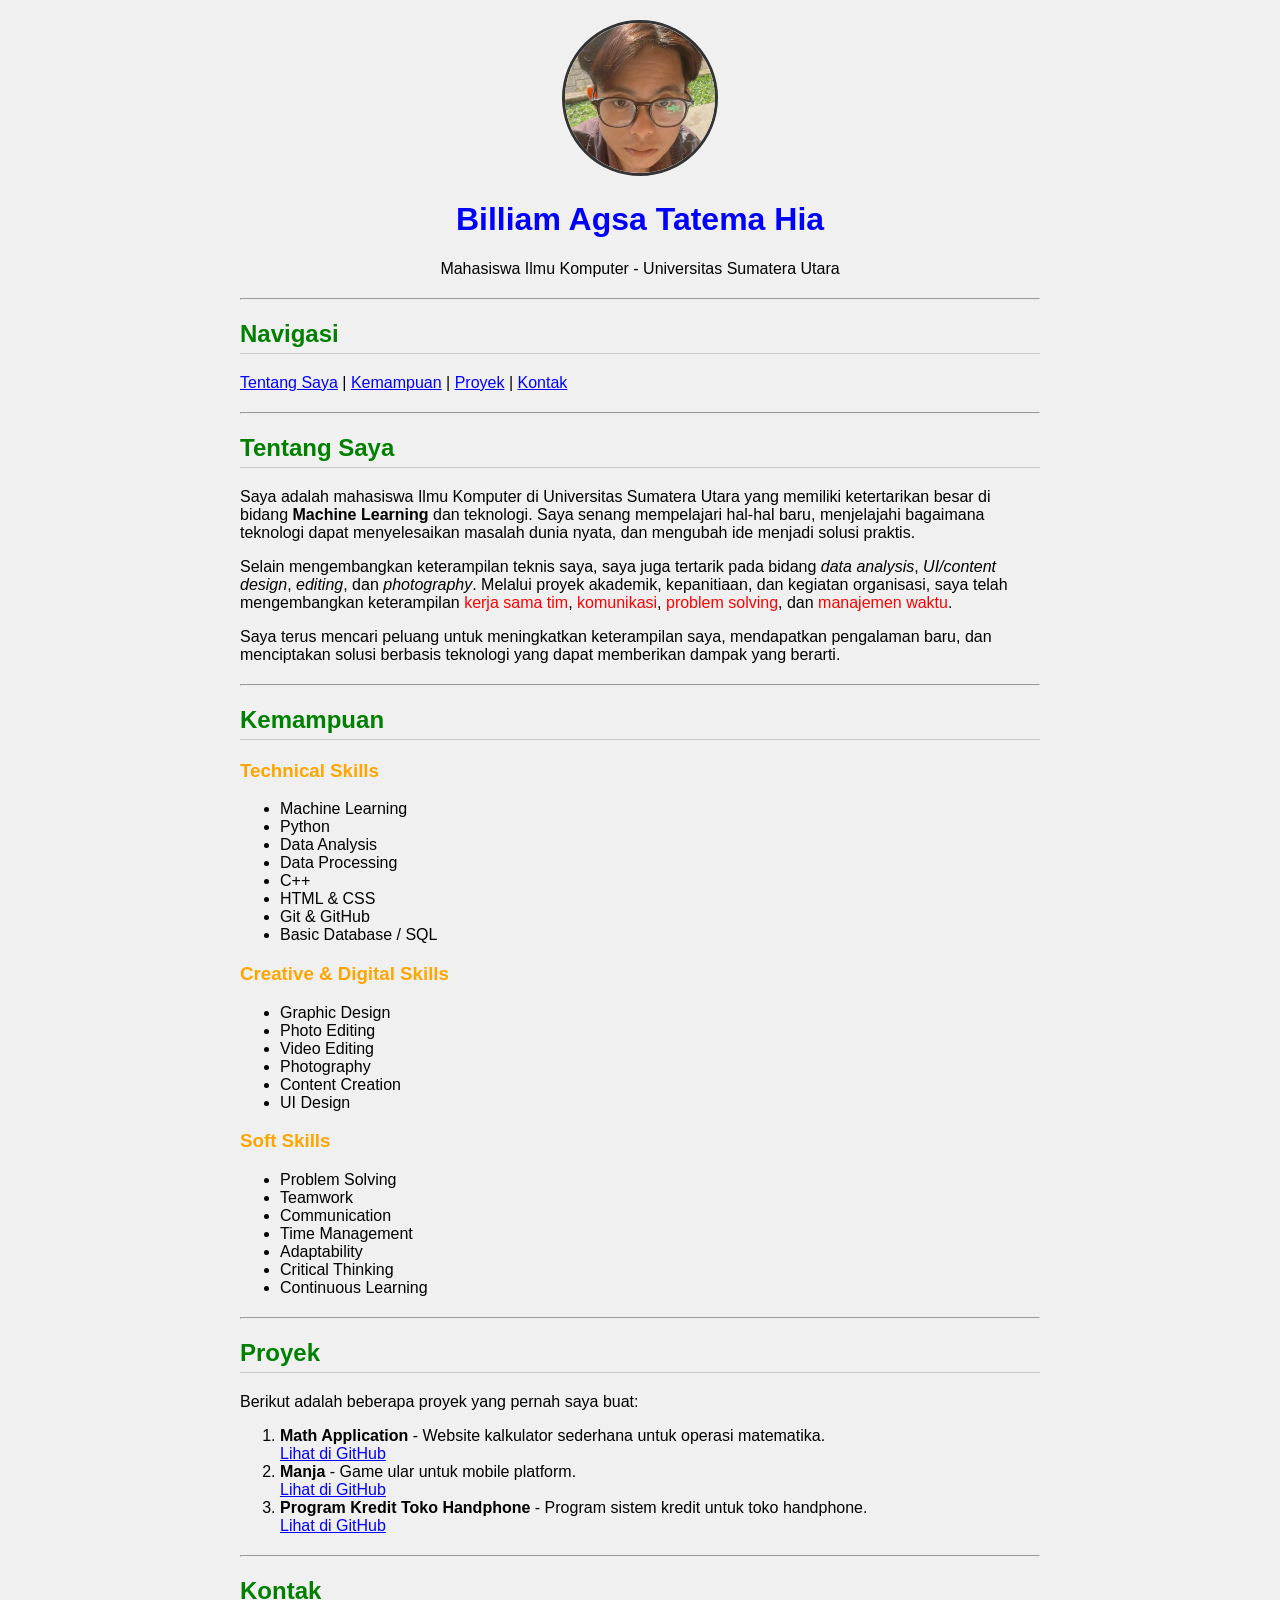
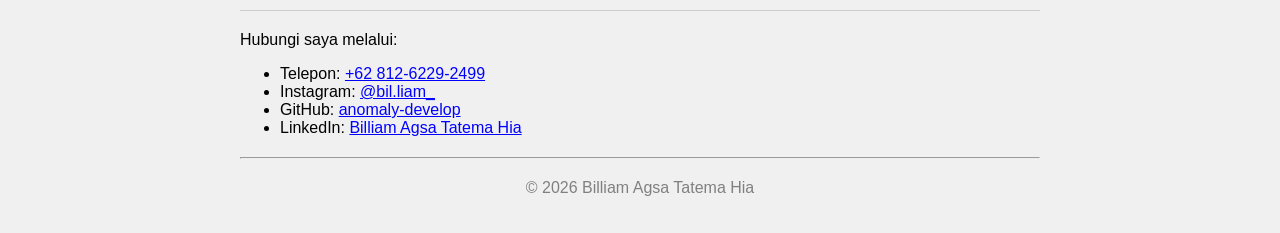
==== index.html @ ef269335 "Add files via upload" ====
<!DOCTYPE html>
<html>
<head>
    <title>Portfolio Billiam</title>
    <link rel="stylesheet" href="style.css">
</head>
<body>

    <div style="text-align: center;">
        <img src="foto-profil.jpg" alt="Foto Billiam" class="foto-profil">
    </div>

    <h1 style="color: blue; text-align: center;">Billiam Agsa Tatema Hia</h1>
    <p style="text-align: center;">Mahasiswa Ilmu Komputer - Universitas Sumatera Utara</p>

    <hr>

    <h2 style="color: green;">Navigasi</h2>
    <p>
        <a href="#tentang">Tentang Saya</a> |
        <a href="#kemampuan">Kemampuan</a> |
        <a href="#proyek">Proyek</a> |
        <a href="#kontak">Kontak</a>
    </p>

    <hr>

    <h2 id="tentang" style="color: green;">Tentang Saya</h2>
    <p>Saya adalah mahasiswa Ilmu Komputer di Universitas Sumatera Utara yang memiliki ketertarikan besar di bidang <b>Machine Learning</b> dan teknologi. Saya senang mempelajari hal-hal baru, menjelajahi bagaimana teknologi dapat menyelesaikan masalah dunia nyata, dan mengubah ide menjadi solusi praktis.</p>
    <p>Selain mengembangkan keterampilan teknis saya, saya juga tertarik pada bidang <i>data analysis</i>, <i>UI/content design</i>, <i>editing</i>, dan <i>photography</i>. Melalui proyek akademik, kepanitiaan, dan kegiatan organisasi, saya telah mengembangkan keterampilan <span style="color: red;">kerja sama tim</span>, <span style="color: red;">komunikasi</span>, <span style="color: red;">problem solving</span>, dan <span style="color: red;">manajemen waktu</span>.</p>
    <p>Saya terus mencari peluang untuk meningkatkan keterampilan saya, mendapatkan pengalaman baru, dan menciptakan solusi berbasis teknologi yang dapat memberikan dampak yang berarti.</p>

    <hr>

    <h2 id="kemampuan" style="color: green;">Kemampuan</h2>

    <h3 style="color: orange;">Technical Skills</h3>
    <ul>
        <li>Machine Learning</li>
        <li>Python</li>
        <li>Data Analysis</li>
        <li>Data Processing</li>
        <li>C++</li>
        <li>HTML &amp; CSS</li>
        <li>Git &amp; GitHub</li>
        <li>Basic Database / SQL</li>
    </ul>

    <h3 style="color: orange;">Creative &amp; Digital Skills</h3>
    <ul>
        <li>Graphic Design</li>
        <li>Photo Editing</li>
        <li>Video Editing</li>
        <li>Photography</li>
        <li>Content Creation</li>
        <li>UI Design</li>
    </ul>

    <h3 style="color: orange;">Soft Skills</h3>
    <ul>
        <li>Problem Solving</li>
        <li>Teamwork</li>
        <li>Communication</li>
        <li>Time Management</li>
        <li>Adaptability</li>
        <li>Critical Thinking</li>
        <li>Continuous Learning</li>
    </ul>

    <hr>

    <h2 id="proyek" style="color: green;">Proyek</h2>
    <p>Berikut adalah beberapa proyek yang pernah saya buat:</p>

    <ol>
        <li>
            <b>Math Application</b> - Website kalkulator sederhana untuk operasi matematika.<br>
            <a href="https://github.com/anomaly-develop/Math-application" target="_blank">Lihat di GitHub</a>
        </li>
        <li>
            <b>Manja</b> - Game ular untuk mobile platform.<br>
            <a href="https://github.com/ElleIkanLelet/manja" target="_blank">Lihat di GitHub</a>
        </li>
        <li>
            <b>Program Kredit Toko Handphone</b> - Program sistem kredit untuk toko handphone.<br>
            <a href="https://github.com/anomaly-develop/UTS_AP4_251401110_BilliamAgsaTatemaHia" target="_blank">Lihat di GitHub</a>
        </li>
    </ol>

    <hr>

    <h2 id="kontak" style="color: green;">Kontak</h2>
    <p>Hubungi saya melalui:</p>
    <ul>
        <li>Telepon: <a href="tel:+6281262292499">+62 812-6229-2499</a></li>
        <li>Instagram: <a href="https://www.instagram.com/bil.liam_?stkn=bGh5bjB5dHI2jM2" target="_blank">@bil.liam_</a></li>
        <li>GitHub: <a href="https://github.com/anomaly-develop" target="_blank">anomaly-develop</a></li>
        <li>LinkedIn: <a href="https://www.linkedin.com/in/billiam-agsa-tatema-hia-a08867329" target="_blank">Billiam Agsa Tatema Hia</a></li>
    </ul>

    <hr>

    <p style="text-align: center; color: gray;">&copy; 2026 Billiam Agsa Tatema Hia</p>

</body>
</html>
---- style.css ----
body {
    background-color: #f0f0f0;
    font-family: Arial, sans-serif;
    padding: 20px;
    max-width: 800px;
    margin: 0 auto;
}

a {
    color: blue;
}

a:hover {
    color: red;
}

h2 {
    border-bottom: 1px solid #ccc;
    padding-bottom: 5px;
}

hr {
    margin: 20px 0;
}

.foto-profil {
    width: 150px;
    height: 150px;
    border-radius: 50%;
    object-fit: cover;
    border: 3px solid #333;
}
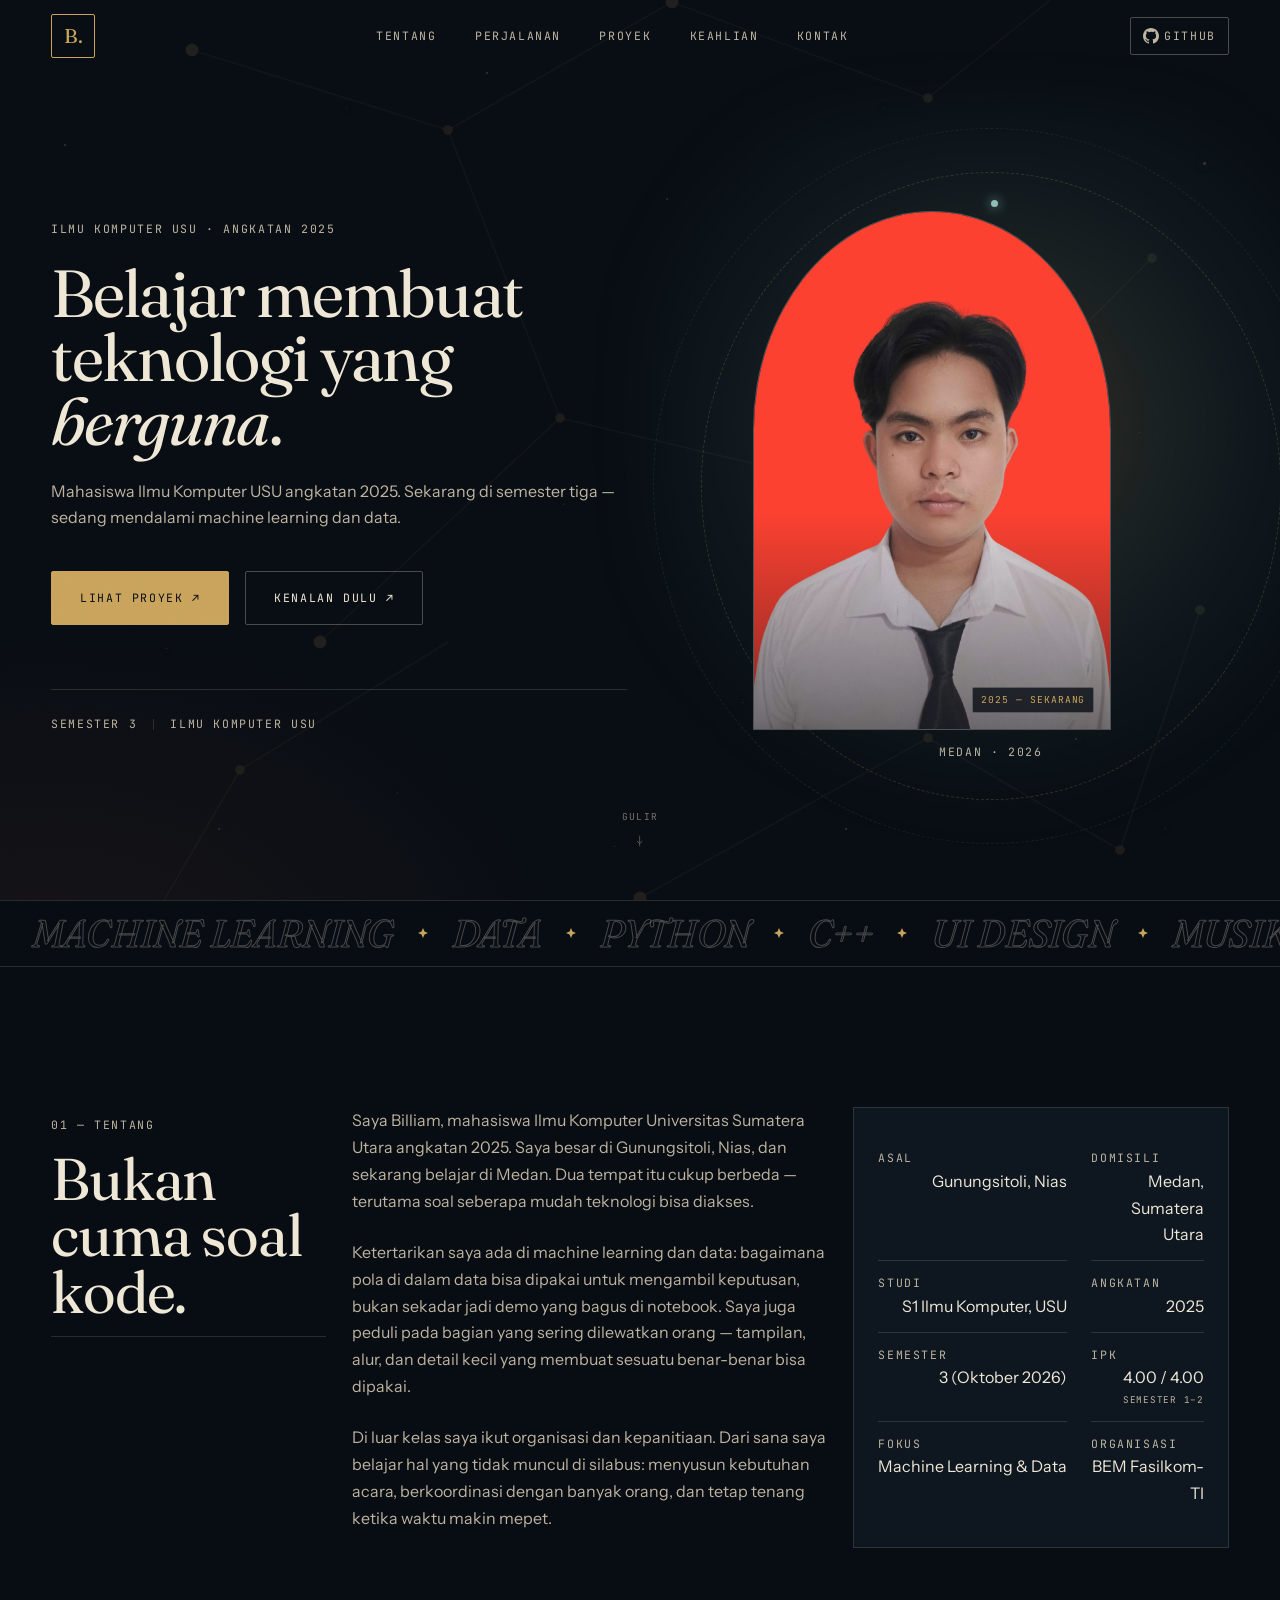
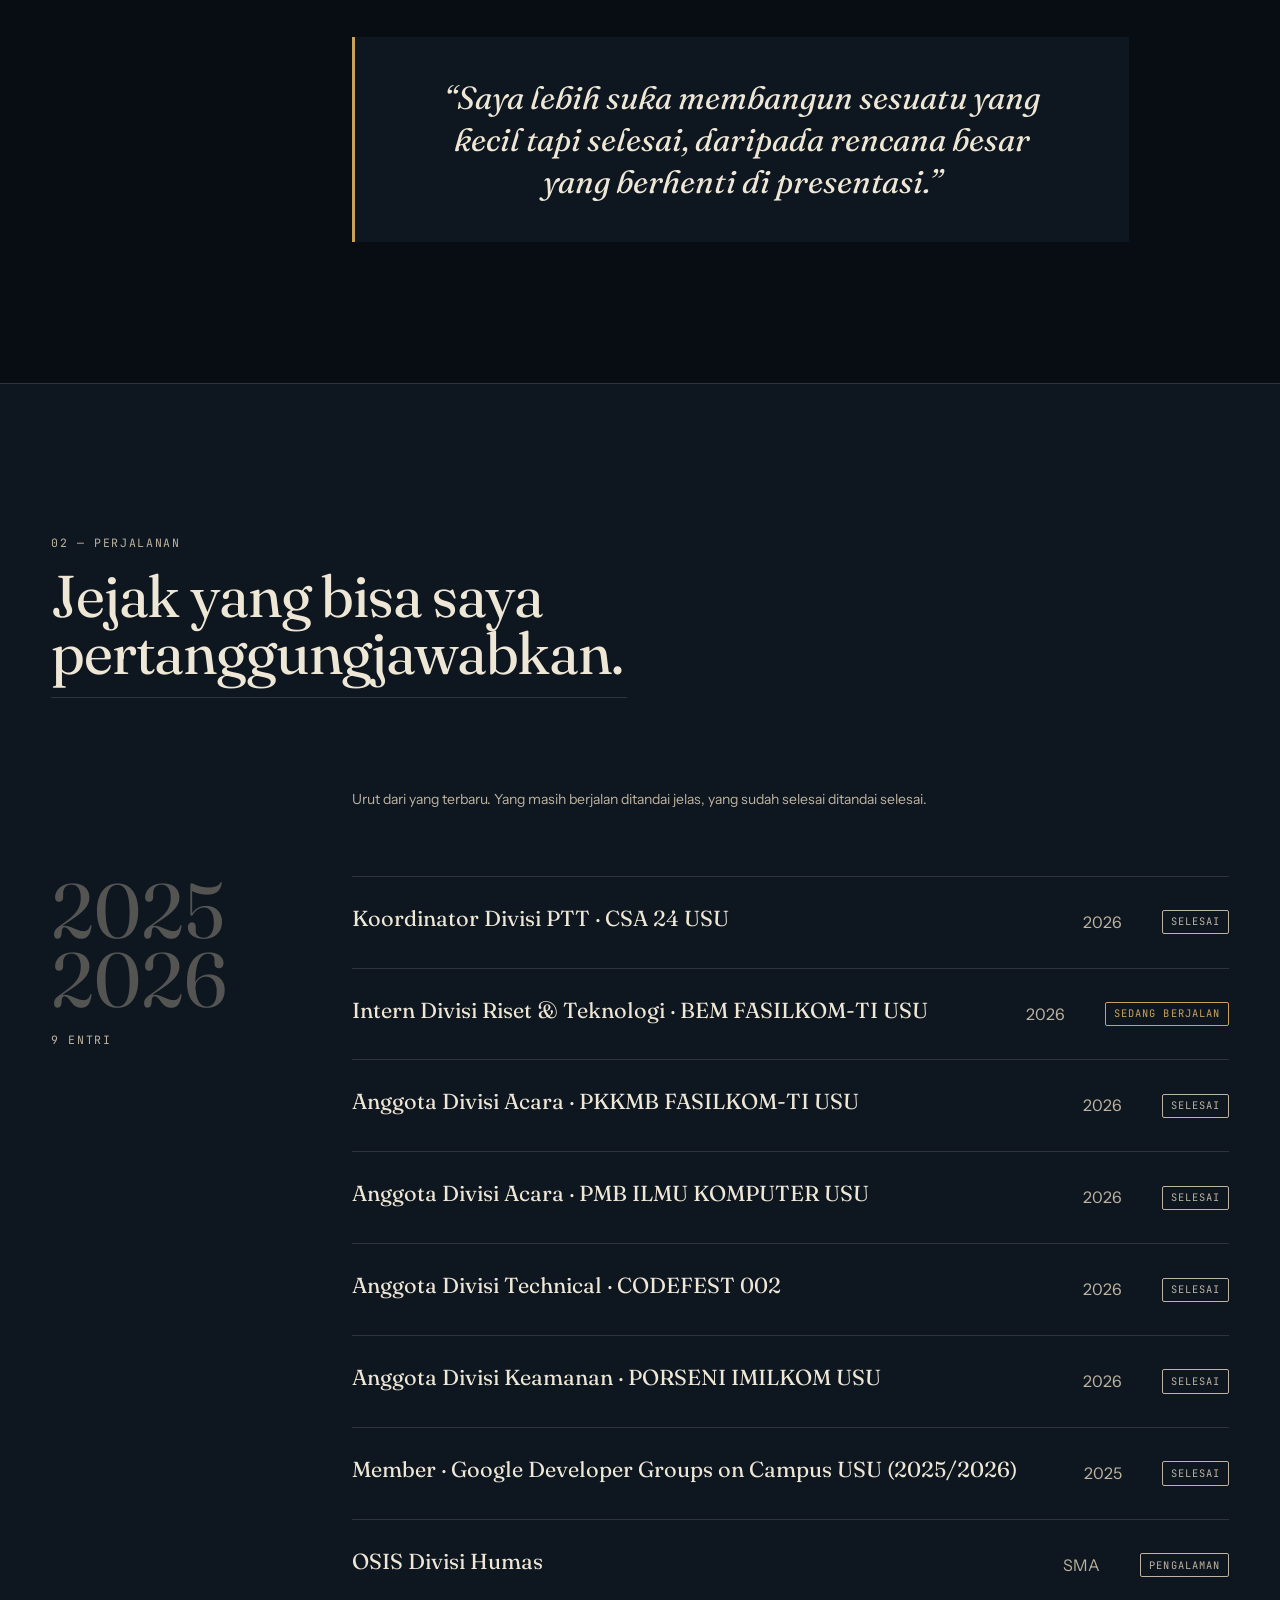
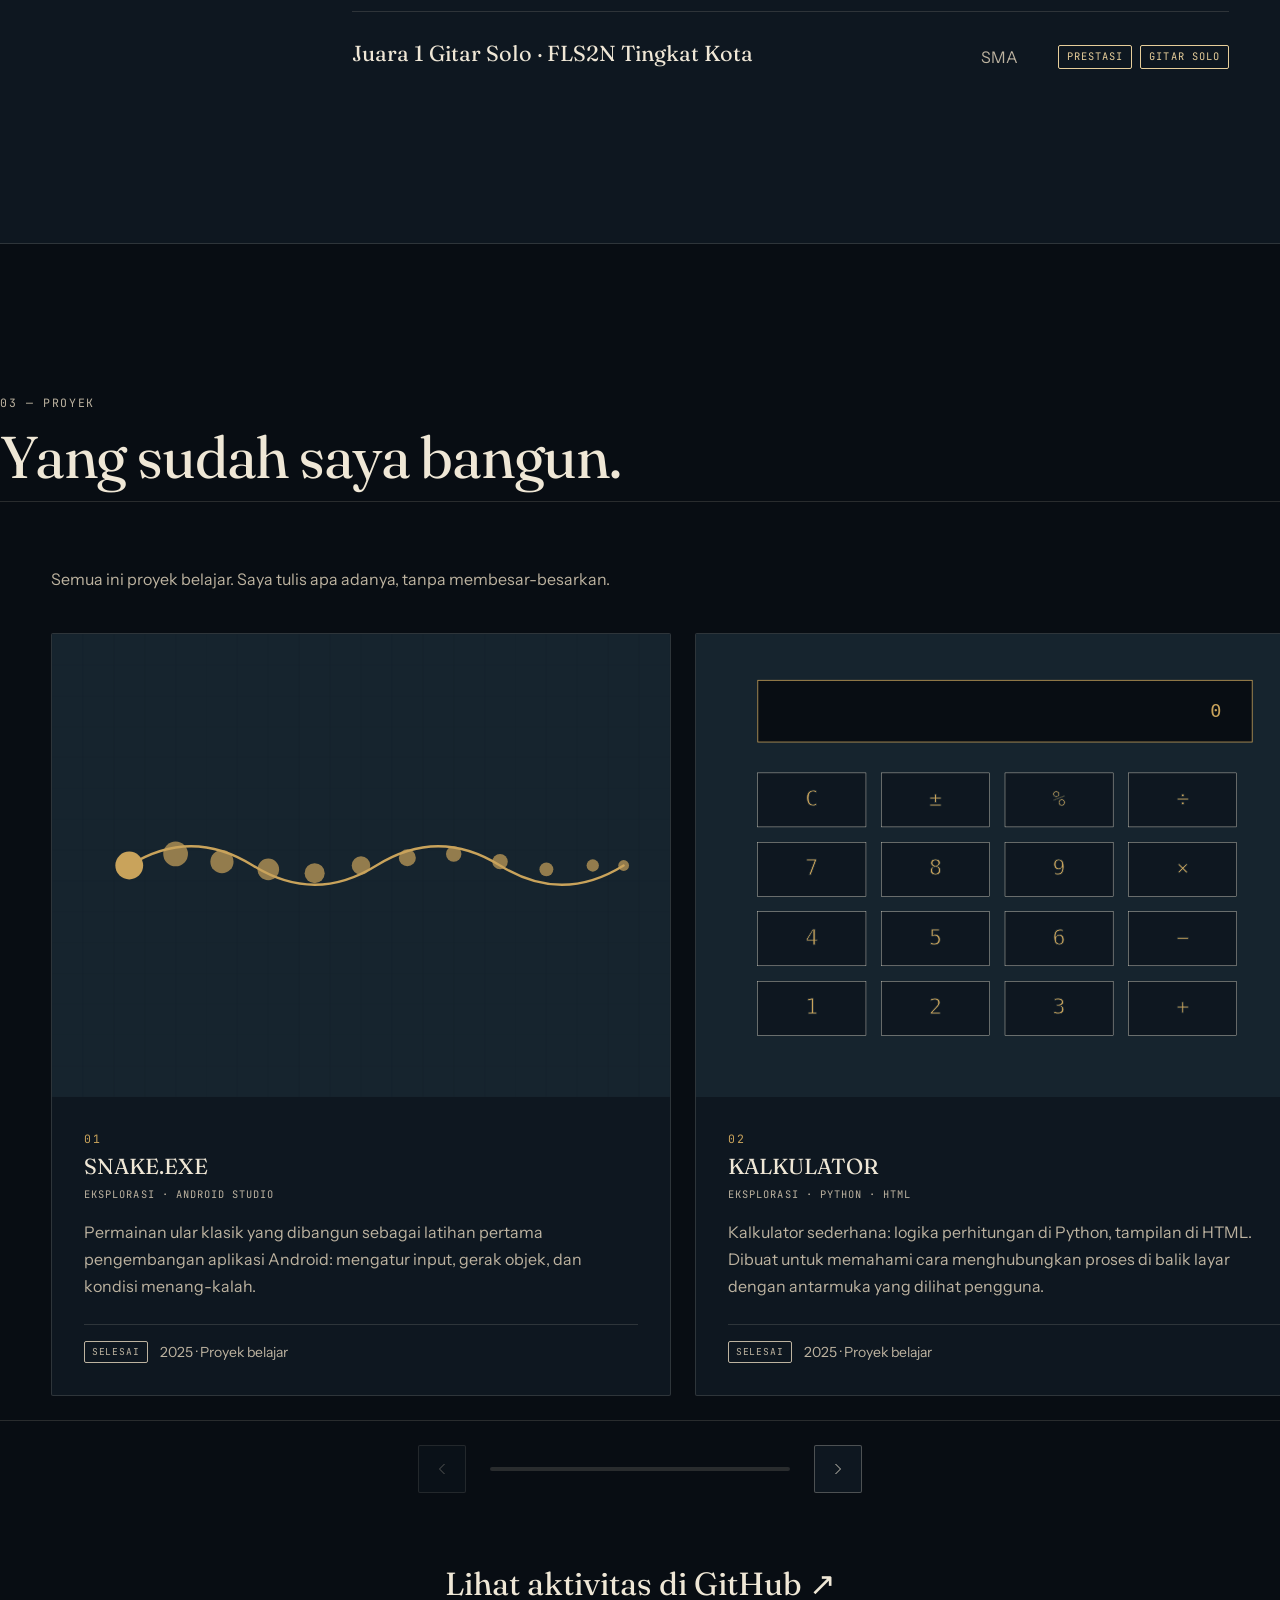
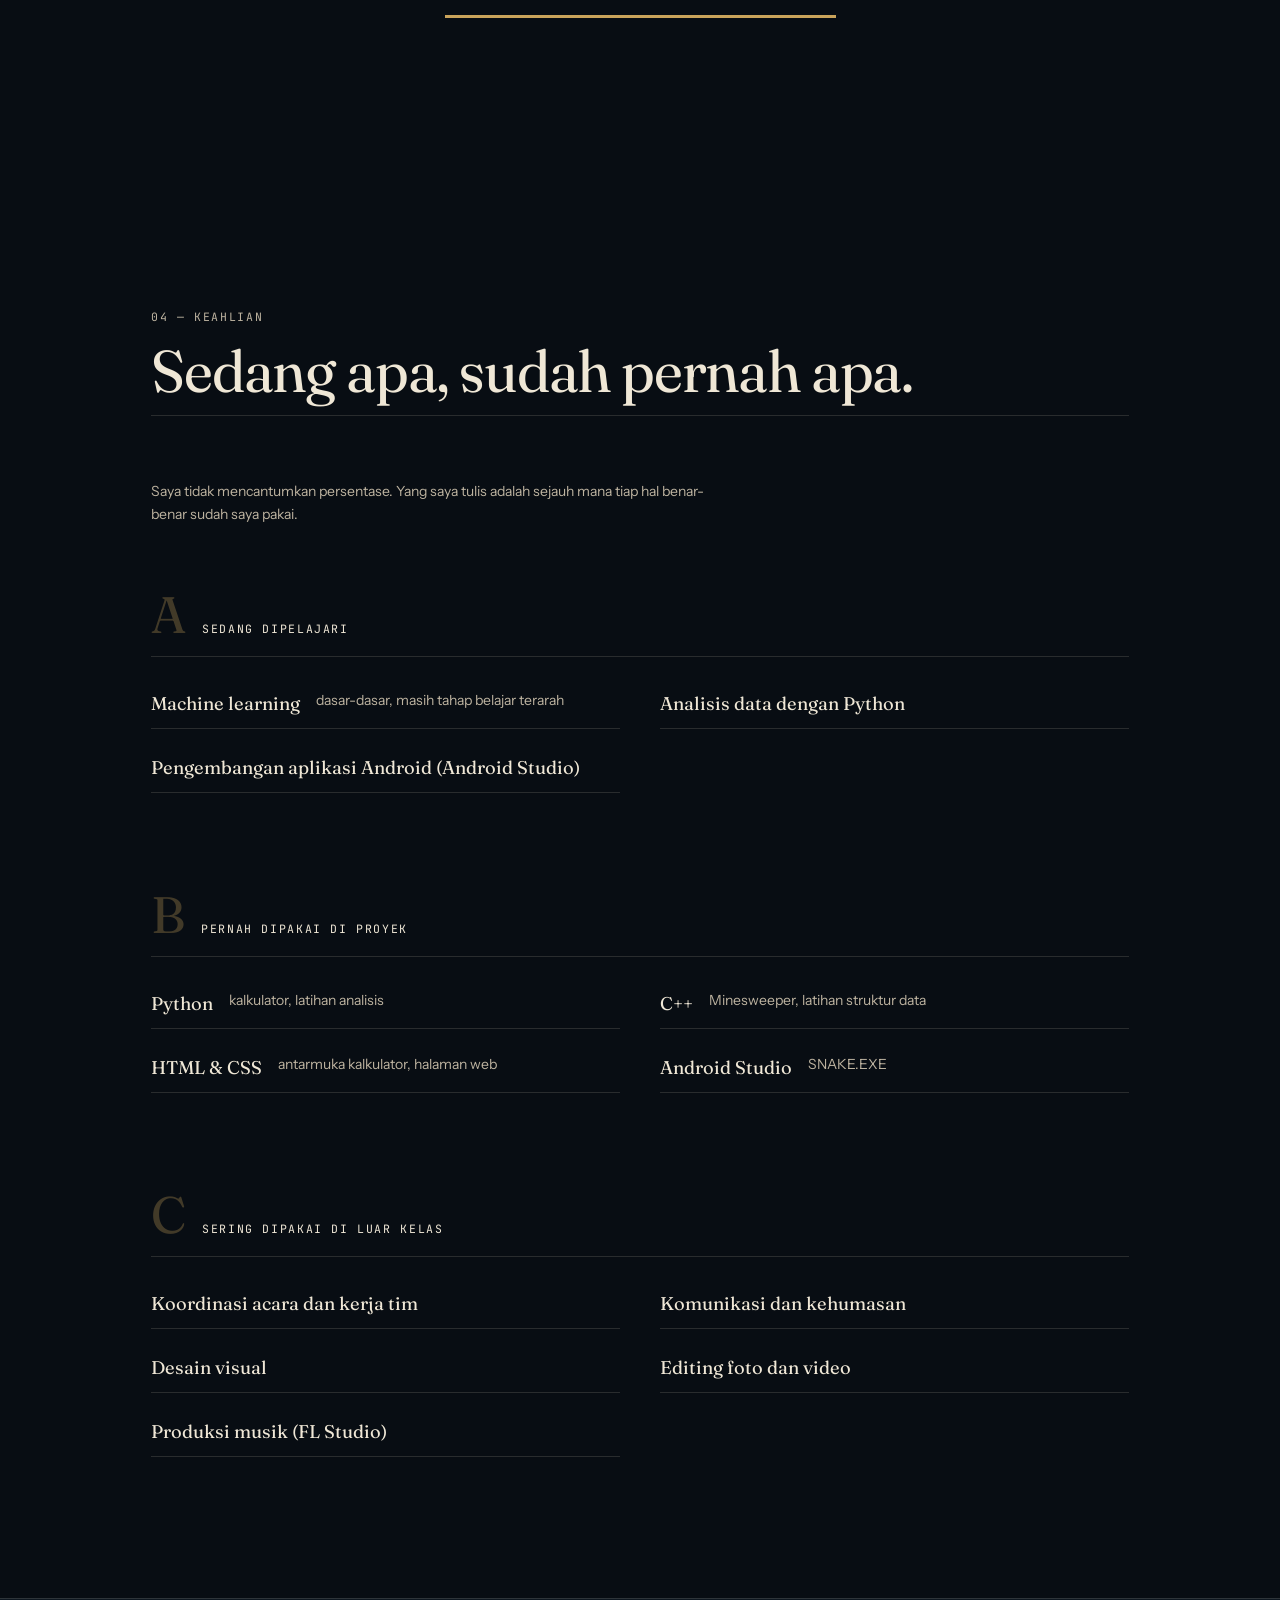
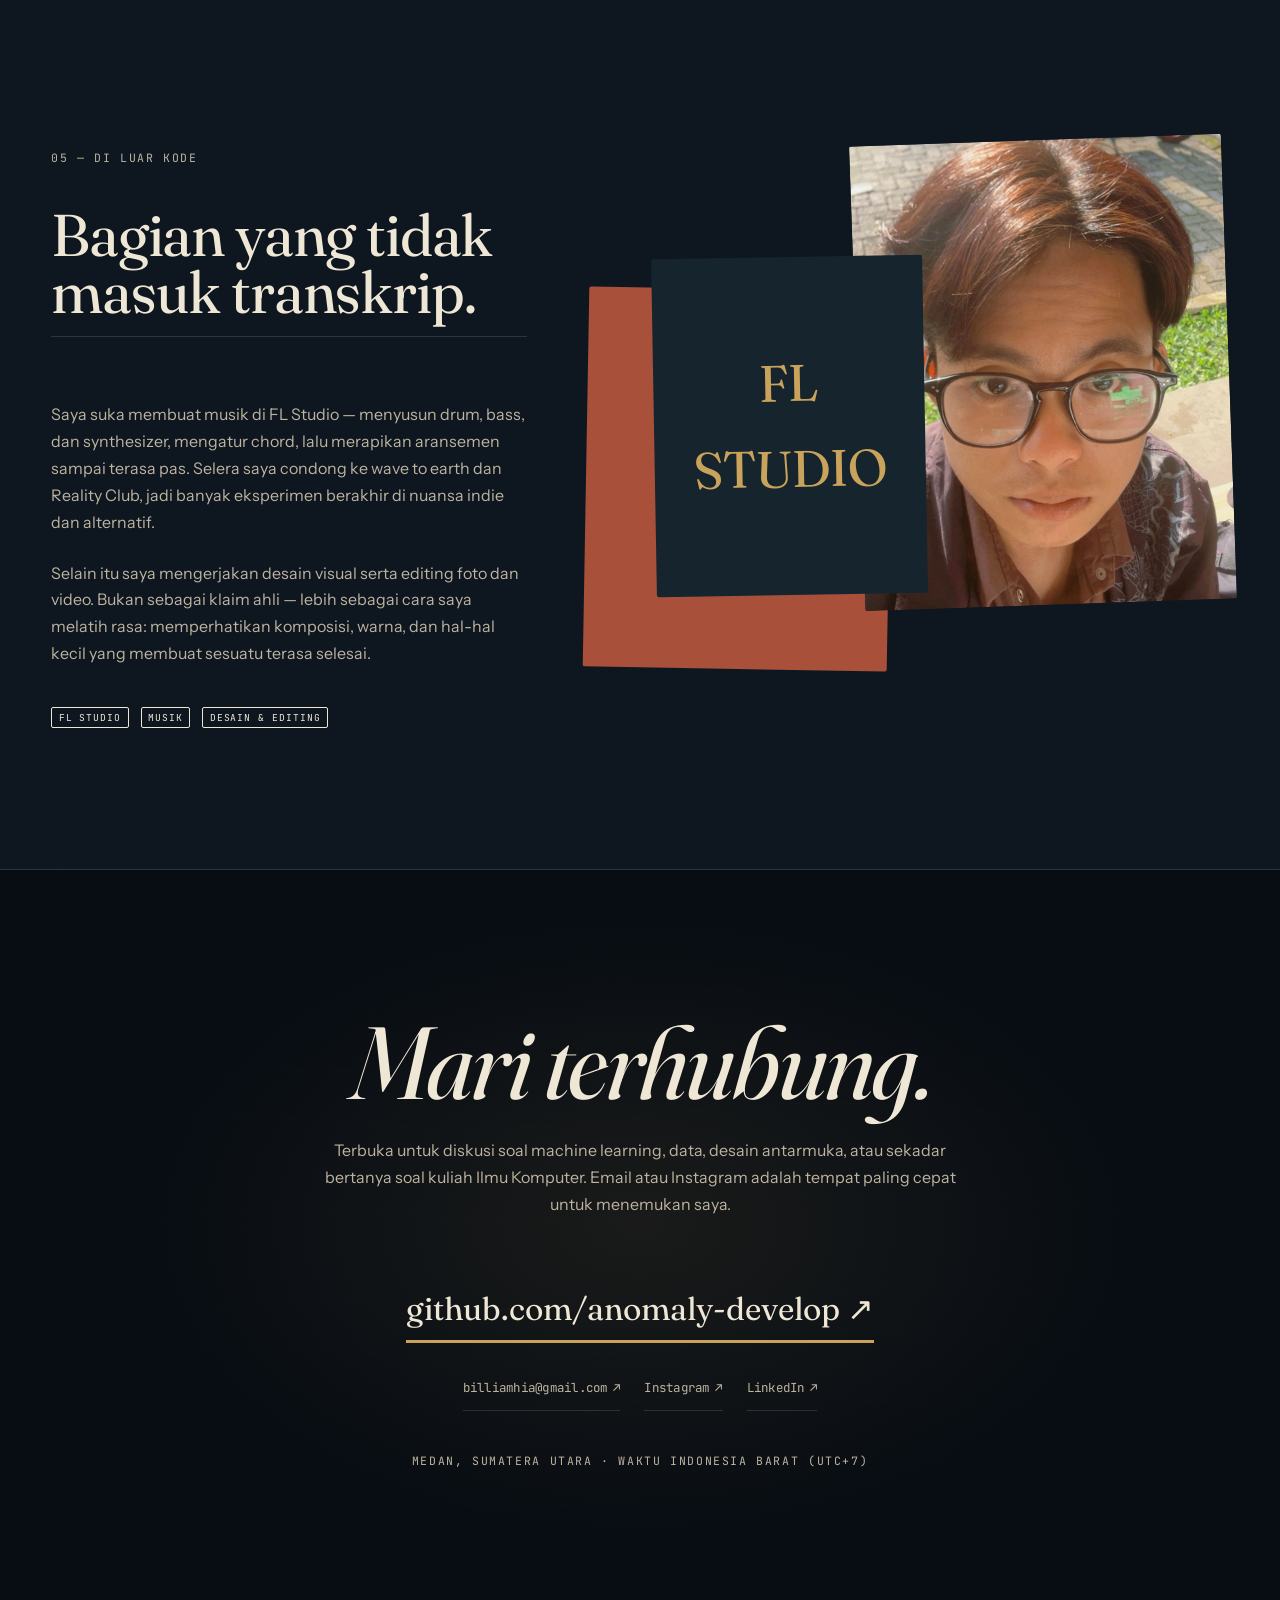
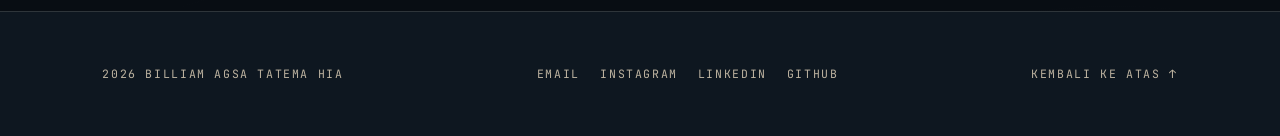
==== commit 0ce3e7cc: "Add files via upload" ====
--- a/index.html
+++ b/index.html
@@ -1,106 +1,462 @@
 <!DOCTYPE html>
-<html>
+<html lang="id">
 <head>
-    <title>Portfolio Billiam</title>
-    <link rel="stylesheet" href="style.css">
+  <meta charset="UTF-8">
+  <meta name="viewport" content="width=device-width, initial-scale=1.0">
+  <meta name="description" content="Portofolio Billiam Agsa Tatema Hia, mahasiswa Ilmu Komputer Universitas Sumatera Utara. Machine learning, data, desain antarmuka, dan pengalaman organisasi.">
+  <meta name="theme-color" content="#080D13">
+  <title>Billiam Agsa Tatema Hia — Ilmu Komputer USU</title>
+
+  <!-- Preconnect & Fonts -->
+  <link rel="preconnect" href="https://fonts.googleapis.com">
+  <link rel="preconnect" href="https://fonts.gstatic.com" crossorigin>
+  <link rel="stylesheet" href="https://fonts.googleapis.com/css2?family=Fraunces:ital,opsz,wght@0,9..144,100..900;1,9..144,100..900&family=Instrument+Sans:wght@400;500;600&family=JetBrains+Mono:wght@400;500&display=swap" media="print" onload="this.media='all'">
+  <noscript><link rel="stylesheet" href="https://fonts.googleapis.com/css2?family=Fraunces:ital,opsz,wght@0,9..144,100..900;1,9..144,100..900&family=Instrument+Sans:wght@400;500;600&family=JetBrains+Mono:wght@400;500&display=swap"></noscript>
+
+  <!-- Favicon -->
+  <link rel="icon" type="image/svg+xml" href="./assets/favicon.svg">
+  <link rel="apple-touch-icon" href="./assets/favicon.svg">
+
+  <!-- Open Graph -->
+  <meta property="og:type" content="profile">
+  <meta property="og:title" content="Billiam Agsa Tatema Hia — Ilmu Komputer USU">
+  <meta property="og:description" content="Portofolio Billiam Agsa Tatema Hia, mahasiswa Ilmu Komputer Universitas Sumatera Utara. Machine learning, data, desain antarmuka, dan pengalaman organisasi.">
+  <meta property="og:image" content="https://anomaly-develop.github.io/portofolio-profesional/assets/og-image.png">
+  <meta property="og:image:type" content="image/png">
+  <meta property="og:image:width" content="1200">
+  <meta property="og:image:height" content="630">
+  <meta property="og:url" content="https://anomaly-develop.github.io/portofolio-profesional/">
+
+  <!-- Twitter Card -->
+  <meta name="twitter:card" content="summary_large_image">
+  <meta name="twitter:title" content="Billiam Agsa Tatema Hia — Ilmu Komputer USU">
+  <meta name="twitter:description" content="Portofolio Billiam Agsa Tatema Hia, mahasiswa Ilmu Komputer Universitas Sumatera Utara. Machine learning, data, desain antarmuka, dan pengalaman organisasi.">
+  <meta name="twitter:image" content="https://anomaly-develop.github.io/portofolio-profesional/assets/og-image.png">
+  <meta name="twitter:image:alt" content="Kartu portofolio Billiam Agsa Tatema Hia">
+
+  <!-- JSON-LD Person -->
+  <script type="application/ld+json">
+  {
+    "@context": "https://schema.org",
+    "@type": "Person",
+    "name": "Billiam Agsa Tatema Hia",
+    "url": "https://github.com/anomaly-develop",
+    "email": "mailto:billiamhia@gmail.com",
+    "award": "Juara 1 Gitar Solo — FLS2N Tingkat Kota",
+    "alumniOf": {
+      "@type": "CollegeOrUniversity",
+      "name": "Universitas Sumatera Utara",
+      "sameAs": "https://www.usu.ac.id"
+    },
+    "address": {
+      "@type": "PostalAddress",
+      "addressLocality": "Medan",
+      "addressRegion": "Sumatera Utara",
+      "addressCountry": "ID"
+    },
+    "knowsAbout": ["Machine Learning", "Data Analysis", "UI Design", "Android Development", "C++", "Python", "Music Production"],
+    "sameAs": [
+      "https://github.com/anomaly-develop",
+      "https://www.instagram.com/bil.liam_/",
+      "https://www.linkedin.com/in/billiam-agsa-tatema-hia-a08867329"
+    ]
+  }
+  </script>
+
+  <!-- Preload hero portrait -->
+  <link rel="preload" as="image" href="./assets/foto-formal.jpg" fetchpriority="high">
+
+  <!-- Styles -->
+  <script>document.documentElement.classList.add('js');</script>
+  <link rel="stylesheet" href="./css/style.css">
 </head>
 <body>
-
-    <div style="text-align: center;">
-        <img src="foto-profil.jpg" alt="Foto Billiam" class="foto-profil">
+  <div class="intro" aria-hidden="true">
+    <div class="intro-inner">
+      <span class="intro-mark">B.</span>
+      <span class="intro-line"></span>
+      <span class="intro-name">Billiam Agsa Tatema Hia</span>
     </div>
-
-    <h1 style="color: blue; text-align: center;">Billiam Agsa Tatema Hia</h1>
-    <p style="text-align: center;">Mahasiswa Ilmu Komputer - Universitas Sumatera Utara</p>
-
-    <hr>
-
-    <h2 style="color: green;">Navigasi</h2>
-    <p>
-        <a href="#tentang">Tentang Saya</a> |
-        <a href="#kemampuan">Kemampuan</a> |
-        <a href="#proyek">Proyek</a> |
-        <a href="#kontak">Kontak</a>
-    </p>
-
-    <hr>
-
-    <h2 id="tentang" style="color: green;">Tentang Saya</h2>
-    <p>Saya adalah mahasiswa Ilmu Komputer di Universitas Sumatera Utara yang memiliki ketertarikan besar di bidang <b>Machine Learning</b> dan teknologi. Saya senang mempelajari hal-hal baru, menjelajahi bagaimana teknologi dapat menyelesaikan masalah dunia nyata, dan mengubah ide menjadi solusi praktis.</p>
-    <p>Selain mengembangkan keterampilan teknis saya, saya juga tertarik pada bidang <i>data analysis</i>, <i>UI/content design</i>, <i>editing</i>, dan <i>photography</i>. Melalui proyek akademik, kepanitiaan, dan kegiatan organisasi, saya telah mengembangkan keterampilan <span style="color: red;">kerja sama tim</span>, <span style="color: red;">komunikasi</span>, <span style="color: red;">problem solving</span>, dan <span style="color: red;">manajemen waktu</span>.</p>
-    <p>Saya terus mencari peluang untuk meningkatkan keterampilan saya, mendapatkan pengalaman baru, dan menciptakan solusi berbasis teknologi yang dapat memberikan dampak yang berarti.</p>
-
-    <hr>
-
-    <h2 id="kemampuan" style="color: green;">Kemampuan</h2>
-
-    <h3 style="color: orange;">Technical Skills</h3>
-    <ul>
-        <li>Machine Learning</li>
-        <li>Python</li>
-        <li>Data Analysis</li>
-        <li>Data Processing</li>
-        <li>C++</li>
-        <li>HTML &amp; CSS</li>
-        <li>Git &amp; GitHub</li>
-        <li>Basic Database / SQL</li>
-    </ul>
-
-    <h3 style="color: orange;">Creative &amp; Digital Skills</h3>
-    <ul>
-        <li>Graphic Design</li>
-        <li>Photo Editing</li>
-        <li>Video Editing</li>
-        <li>Photography</li>
-        <li>Content Creation</li>
-        <li>UI Design</li>
-    </ul>
-
-    <h3 style="color: orange;">Soft Skills</h3>
-    <ul>
-        <li>Problem Solving</li>
-        <li>Teamwork</li>
-        <li>Communication</li>
-        <li>Time Management</li>
-        <li>Adaptability</li>
-        <li>Critical Thinking</li>
-        <li>Continuous Learning</li>
-    </ul>
-
-    <hr>
-
-    <h2 id="proyek" style="color: green;">Proyek</h2>
-    <p>Berikut adalah beberapa proyek yang pernah saya buat:</p>
-
-    <ol>
-        <li>
-            <b>Math Application</b> - Website kalkulator sederhana untuk operasi matematika.<br>
-            <a href="https://github.com/anomaly-develop/Math-application" target="_blank">Lihat di GitHub</a>
-        </li>
-        <li>
-            <b>Manja</b> - Game ular untuk mobile platform.<br>
-            <a href="https://github.com/ElleIkanLelet/manja" target="_blank">Lihat di GitHub</a>
-        </li>
-        <li>
-            <b>Program Kredit Toko Handphone</b> - Program sistem kredit untuk toko handphone.<br>
-            <a href="https://github.com/anomaly-develop/UTS_AP4_251401110_BilliamAgsaTatemaHia" target="_blank">Lihat di GitHub</a>
-        </li>
-    </ol>
-
-    <hr>
-
-    <h2 id="kontak" style="color: green;">Kontak</h2>
-    <p>Hubungi saya melalui:</p>
-    <ul>
-        <li>Telepon: <a href="tel:+6281262292499">+62 812-6229-2499</a></li>
-        <li>Instagram: <a href="https://www.instagram.com/bil.liam_?stkn=bGh5bjB5dHI2jM2" target="_blank">@bil.liam_</a></li>
-        <li>GitHub: <a href="https://github.com/anomaly-develop" target="_blank">anomaly-develop</a></li>
-        <li>LinkedIn: <a href="https://www.linkedin.com/in/billiam-agsa-tatema-hia-a08867329" target="_blank">Billiam Agsa Tatema Hia</a></li>
-    </ul>
-
-    <hr>
-
-    <p style="text-align: center; color: gray;">&copy; 2026 Billiam Agsa Tatema Hia</p>
-
+  </div>
+  <div class="scroll-progress" aria-hidden="true"><span></span></div>
+  <a href="#main" class="skip-link">Lewati ke konten utama</a>
+
+  <header class="site-header" role="banner">
+    <a href="#main" class="monogram" aria-label="Billiam — beranda">B.</a>
+    <nav class="nav-desktop" role="navigation" aria-label="Navigasi utama">
+      <a href="#tentang" aria-current="false">Tentang</a>
+      <a href="#perjalanan" aria-current="false">Perjalanan</a>
+      <a href="#proyek" aria-current="false">Proyek</a>
+      <a href="#keahlian" aria-current="false">Keahlian</a>
+      <a href="#kontak" aria-current="false">Kontak</a>
+    </nav>
+    <a href="https://github.com/anomaly-develop" class="nav-github" target="_blank" rel="noopener noreferrer" data-cursor="link">
+      <svg width="16" height="16" viewBox="0 0 24 24" fill="currentColor" aria-hidden="true"><path d="M12 0C5.374 0 0 5.373 0 12c0 5.302 3.438 9.8 8.207 11.387.599.111.793-.261.793-.577v-2.234c-3.338.726-4.033-1.416-4.033-1.416-.546-1.387-1.333-1.756-1.333-1.756-1.089-.745.083-.729.083-.729 1.205.084 1.839 1.237 1.839 1.237 1.07 1.834 2.807 1.304 3.492.997.107-.775.418-1.305.762-1.604-2.665-.305-5.467-1.334-5.467-5.931 0-1.311.469-2.381 1.236-3.221-.124-.305-.536-1.524.117-3.176 0 0 1.008-.322 3.301 1.23A11.509 11.509 0 0112 5.803c1.02.005 2.047.138 3.006.404 2.291-1.552 3.297-1.23 3.297-1.23.653 1.653.242 2.874.118 3.176.77.84 1.235 1.911 1.235 3.221 0 4.609-2.807 5.624-5.479 5.921.43.372.823 1.102.823 2.222v3.293c0 .319.192.694.801.576C20.566 21.797 24 17.3 24 12c0-6.627-5.373-12-12-12z"/></svg>
+      GitHub
+    </a>
+    <button class="nav-toggle" aria-expanded="false" aria-controls="nav-panel" aria-label="Buka menu navigasi">
+      <span aria-hidden="true"></span>
+    </button>
+  </header>
+
+  <div class="nav-panel" id="nav-panel" role="dialog" aria-modal="true" aria-label="Menu navigasi">
+    <a href="#tentang">Tentang</a>
+    <a href="#perjalanan">Perjalanan</a>
+    <a href="#proyek">Proyek</a>
+    <a href="#keahlian">Keahlian</a>
+    <a href="#kontak">Kontak</a>
+    <a href="https://github.com/anomaly-develop" class="nav-github" target="_blank" rel="noopener noreferrer">
+      <svg width="16" height="16" viewBox="0 0 24 24" fill="currentColor" aria-hidden="true"><path d="M12 0C5.374 0 0 5.373 0 12c0 5.302 3.438 9.8 8.207 11.387.599.111.793-.261.793-.577v-2.234c-3.338.726-4.033-1.416-4.033-1.416-.546-1.387-1.333-1.756-1.333-1.756-1.089-.745.083-.729.083-.729 1.205.084 1.839 1.237 1.839 1.237 1.07 1.834 2.807 1.304 3.492.997.107-.775.418-1.305.762-1.604-2.665-.305-5.467-1.334-5.467-5.931 0-1.311.469-2.381 1.236-3.221-.124-.305-.536-1.524.117-3.176 0 0 1.008-.322 3.301 1.23A11.509 11.509 0 0112 5.803c1.02.005 2.047.138 3.006.404 2.291-1.552 3.297-1.23 3.297-1.23.653 1.653.242 2.874.118 3.176.77.84 1.235 1.911 1.235 3.221 0 4.609-2.807 5.624-5.479 5.921.43.372.823 1.102.823 2.222v3.293c0 .319.192.694.801.576C20.566 21.797 24 17.3 24 12c0-6.627-5.373-12-12-12z"/></svg>
+      GitHub
+    </a>
+  </div>
+
+  <main id="main" role="main" tabindex="-1">
+
+    <!-- HERO -->
+    <section class="hero" aria-labelledby="hero-title">
+      <div class="hero-stars" aria-hidden="true">
+        <span style="--x:5%;--y:16%;--d:0s;--s:2px"></span>
+        <span style="--x:13%;--y:72%;--d:1.2s;--s:1px"></span>
+        <span style="--x:22%;--y:34%;--d:2.1s;--s:3px"></span>
+        <span style="--x:31%;--y:88%;--d:.6s;--s:1px;--c:var(--teal-bright)"></span>
+        <span style="--x:38%;--y:8%;--d:1.8s;--s:2px"></span>
+        <span style="--x:44%;--y:56%;--d:3s;--s:1px"></span>
+        <span style="--x:52%;--y:22%;--d:.9s;--s:2px;--c:var(--teal-bright)"></span>
+        <span style="--x:58%;--y:78%;--d:2.6s;--s:1px"></span>
+        <span style="--x:63%;--y:42%;--d:1.5s;--s:3px"></span>
+        <span style="--x:69%;--y:12%;--d:.3s;--s:1px;--c:var(--rust-bright)"></span>
+        <span style="--x:74%;--y:64%;--d:2.2s;--s:2px"></span>
+        <span style="--x:79%;--y:30%;--d:1.1s;--s:1px"></span>
+        <span style="--x:84%;--y:82%;--d:3.4s;--s:2px;--c:var(--teal-bright)"></span>
+        <span style="--x:89%;--y:48%;--d:.7s;--s:1px"></span>
+        <span style="--x:94%;--y:18%;--d:2.9s;--s:3px"></span>
+        <span style="--x:97%;--y:70%;--d:1.9s;--s:1px;--c:var(--rust-bright)"></span>
+        <span style="--x:9%;--y:46%;--d:3.2s;--s:1px"></span>
+        <span style="--x:27%;--y:12%;--d:.4s;--s:1px;--c:var(--teal-bright)"></span>
+        <span style="--x:48%;--y:94%;--d:2.4s;--s:1px"></span>
+        <span style="--x:66%;--y:92%;--d:1.3s;--s:2px"></span>
+        <span style="--x:91%;--y:92%;--d:2.7s;--s:1px"></span>
+        <span style="--x:17%;--y:92%;--d:3.6s;--s:2px;--c:var(--teal-bright)"></span>
+      </div>
+      <div class="hero-content">
+        <p class="eyebrow hero-eyebrow">ILMU KOMPUTER USU · ANGKATAN 2025</p>
+        <h1 id="hero-title">Belajar membuat teknologi yang <em>berguna</em>.</h1>
+        <p class="hero-sub">Mahasiswa Ilmu Komputer USU angkatan 2025. Sekarang di semester tiga — sedang mendalami machine learning dan data.</p>
+        <div class="hero-ctas">
+          <a href="#proyek" class="btn btn-primary" data-cursor="link">Lihat proyek <span class="arrow">↗</span></a>
+          <a href="#tentang" class="btn btn-secondary" data-cursor="link">Kenalan dulu <span class="arrow">↗</span></a>
+        </div>
+        <div class="hero-meta">
+          <span>SEMESTER 3</span>
+          <span>ILMU KOMPUTER USU</span>
+        </div>
+      </div>
+      <div class="hero-portrait">
+        <div class="portrait-glow" aria-hidden="true"></div>
+        <div class="portrait-orbit portrait-orbit--1" aria-hidden="true"></div>
+        <div class="portrait-orbit portrait-orbit--2" aria-hidden="true"></div>
+        <div class="portrait-frame">
+          <img src="./assets/foto-formal.jpg" alt="Billiam Agsa Tatema Hia, foto formal latar merah" width="520" height="754" loading="eager">
+          <div class="portrait-overlay" aria-hidden="true"></div>
+          <span class="portrait-label">2025 — SEKARANG</span>
+        </div>
+        <p class="portrait-caption">Medan · 2026</p>
+      </div>
+      <div class="scroll-hint" aria-hidden="true">
+        <span>GULIR</span>
+        <svg viewBox="0 0 24 24"><path d="M12 4v16M8 12l4 4 4-4"/></svg>
+      </div>
+    </section>
+
+    <!-- MARQUEE -->
+    <div class="marquee" aria-hidden="true">
+      <div class="marquee-track">
+        <!-- First copy -->
+        <span class="marquee-item">MACHINE LEARNING<img class="marquee-separator" src="./assets/star-separator.svg" alt=""><span>DATA</span><img class="marquee-separator" src="./assets/star-separator.svg" alt=""><span>PYTHON</span><img class="marquee-separator" src="./assets/star-separator.svg" alt=""><span>C++</span><img class="marquee-separator" src="./assets/star-separator.svg" alt=""><span>UI DESIGN</span><img class="marquee-separator" src="./assets/star-separator.svg" alt=""><span>MUSIK</span><img class="marquee-separator" src="./assets/star-separator.svg" alt=""><span>FL STUDIO</span><img class="marquee-separator" src="./assets/star-separator.svg" alt=""><span>ORGANISASI</span></span>
+        <!-- Second copy for seamless loop -->
+        <span class="marquee-item">MACHINE LEARNING<img class="marquee-separator" src="./assets/star-separator.svg" alt=""><span>DATA</span><img class="marquee-separator" src="./assets/star-separator.svg" alt=""><span>PYTHON</span><img class="marquee-separator" src="./assets/star-separator.svg" alt=""><span>C++</span><img class="marquee-separator" src="./assets/star-separator.svg" alt=""><span>UI DESIGN</span><img class="marquee-separator" src="./assets/star-separator.svg" alt=""><span>MUSIK</span><img class="marquee-separator" src="./assets/star-separator.svg" alt=""><span>FL STUDIO</span><img class="marquee-separator" src="./assets/star-separator.svg" alt=""><span>ORGANISASI</span></span>
+      </div>
+    </div>
+
+    <!-- ABOUT (TENTANG) -->
+    <section id="tentang" class="about reveal" aria-labelledby="tentang-title">
+      <div class="wrap">
+        <header class="section-header">
+          <p class="eyebrow section-label">01 — TENTANG</p>
+          <h2 id="tentang-title">Bukan cuma soal kode.</h2>
+          <hr class="rule" aria-hidden="true">
+        </header>
+        <div class="about-text">
+          <p>Saya Billiam, mahasiswa Ilmu Komputer Universitas Sumatera Utara angkatan 2025. Saya besar di Gunungsitoli, Nias, dan sekarang belajar di Medan. Dua tempat itu cukup berbeda — terutama soal seberapa mudah teknologi bisa diakses.</p>
+          <p>Ketertarikan saya ada di machine learning dan data: bagaimana pola di dalam data bisa dipakai untuk mengambil keputusan, bukan sekadar jadi demo yang bagus di notebook. Saya juga peduli pada bagian yang sering dilewatkan orang — tampilan, alur, dan detail kecil yang membuat sesuatu benar-benar bisa dipakai.</p>
+          <p>Di luar kelas saya ikut organisasi dan kepanitiaan. Dari sana saya belajar hal yang tidak muncul di silabus: menyusun kebutuhan acara, berkoordinasi dengan banyak orang, dan tetap tenang ketika waktu makin mepet.</p>
+        </div>
+        <div class="about-facts">
+          <div class="facts-panel">
+            <dl>
+              <div><dt>Asal</dt><dd>Gunungsitoli, Nias</dd></div>
+              <div><dt>Domisili</dt><dd>Medan, Sumatera Utara</dd></div>
+              <div><dt>Studi</dt><dd>S1 Ilmu Komputer, USU</dd></div>
+              <div><dt>Angkatan</dt><dd>2025</dd></div>
+              <div><dt>Semester</dt><dd>3 (Oktober 2026)</dd></div>
+              <div><dt>IPK</dt><dd>4.00 / 4.00 <span class="fact-note">Semester 1–2</span></dd></div>
+              <div><dt>Fokus</dt><dd>Machine Learning &amp; Data</dd></div>
+              <div><dt>Organisasi</dt><dd>BEM Fasilkom-TI</dd></div>
+            </dl>
+          </div>
+        </div>
+        <blockquote class="pull-quote">
+          “Saya lebih suka membangun sesuatu yang kecil tapi selesai, daripada rencana besar yang berhenti di presentasi.”
+        </blockquote>
+      </div>
+    </section>
+
+    <!-- JOURNEY (PERJALANAN) -->
+    <section id="perjalanan" class="journey reveal" aria-labelledby="perjalanan-title">
+      <div class="wrap">
+        <header class="section-header">
+          <p class="eyebrow section-label">02 — PERJALANAN</p>
+          <h2 id="perjalanan-title">Jejak yang bisa saya pertanggungjawabkan.</h2>
+          <hr class="rule" aria-hidden="true">
+        </header>
+        <p class="body-sm journey-intro">Urut dari yang terbaru. Yang masih berjalan ditandai jelas, yang sudah selesai ditandai selesai.</p>
+        <div class="journey-years">
+          <p class="year-label">2025<br>2026</p>
+          <p class="year-count">9 entri</p>
+        </div>
+        <div class="journey-entries">
+          <article class="journey-entry reveal">
+            <h3 class="entry-title">Koordinator Divisi PTT · CSA 24 USU</h3>
+            <p class="entry-org">2026</p>
+            <div class="entry-tags"><span class="tag tag--selesai">SELESAI</span></div>
+          </article>
+          <article class="journey-entry reveal">
+            <h3 class="entry-title">Intern Divisi Riset & Teknologi · BEM FASILKOM-TI USU</h3>
+            <p class="entry-org">2026</p>
+            <div class="entry-tags"><span class="tag tag--sedang">SEDANG BERJALAN</span></div>
+          </article>
+          <article class="journey-entry reveal">
+            <h3 class="entry-title">Anggota Divisi Acara · PKKMB FASILKOM-TI USU</h3>
+            <p class="entry-org">2026</p>
+            <div class="entry-tags"><span class="tag tag--selesai">SELESAI</span></div>
+          </article>
+          <article class="journey-entry reveal">
+            <h3 class="entry-title">Anggota Divisi Acara · PMB ILMU KOMPUTER USU</h3>
+            <p class="entry-org">2026</p>
+            <div class="entry-tags"><span class="tag tag--selesai">SELESAI</span></div>
+          </article>
+          <article class="journey-entry reveal">
+            <h3 class="entry-title">Anggota Divisi Technical · CODEFEST 002</h3>
+            <p class="entry-org">2026</p>
+            <div class="entry-tags"><span class="tag tag--selesai">SELESAI</span></div>
+          </article>
+          <article class="journey-entry reveal">
+            <h3 class="entry-title">Anggota Divisi Keamanan · PORSENI IMILKOM USU</h3>
+            <p class="entry-org">2026</p>
+            <div class="entry-tags"><span class="tag tag--selesai">SELESAI</span></div>
+          </article>
+          <article class="journey-entry reveal">
+            <h3 class="entry-title">Member · Google Developer Groups on Campus USU (2025/2026)</h3>
+            <p class="entry-org">2025</p>
+            <div class="entry-tags"><span class="tag tag--selesai">SELESAI</span></div>
+          </article>
+          <article class="journey-entry reveal">
+            <h3 class="entry-title">OSIS Divisi Humas</h3>
+            <p class="entry-org">SMA</p>
+            <div class="entry-tags"><span class="tag tag--pengalaman">PENGALAMAN</span></div>
+          </article>
+          <article class="journey-entry reveal">
+            <h3 class="entry-title">Juara 1 Gitar Solo · FLS2N Tingkat Kota</h3>
+            <p class="entry-org">SMA</p>
+            <div class="entry-tags"><span class="tag tag--prestasi">PRESTASI</span><span class="tag tag--prestasi">GITAR SOLO</span></div>
+          </article>
+        </div>
+      </div>
+    </section>
+
+    <!-- PROJECTS (PROYEK) -->
+    <section id="proyek" class="projects reveal" aria-labelledby="proyek-title">
+      <div class="wrap">
+        <header class="section-header">
+          <p class="eyebrow section-label">03 — PROYEK</p>
+          <h2 id="proyek-title">Yang sudah saya bangun.</h2>
+          <hr class="rule" aria-hidden="true">
+        </header>
+        <p class="projects-intro">Semua ini proyek belajar. Saya tulis apa adanya, tanpa membesar-besarkan.</p>
+        <div class="projects-track" role="list" aria-label="Daftar proyek" tabindex="0">
+          <article class="project-card" role="listitem" data-cursor="link">
+            <div class="project-card-image">
+              <img src="./assets/project-snake.svg" alt="" aria-hidden="true" width="800" height="600" loading="lazy">
+            </div>
+            <div class="project-card-content">
+              <p class="project-number">01</p>
+              <h3 class="project-title">SNAKE.EXE</h3>
+              <p class="project-tech">EKSPLORASI · ANDROID STUDIO</p>
+              <p class="project-desc">Permainan ular klasik yang dibangun sebagai latihan pertama pengembangan aplikasi Android: mengatur input, gerak objek, dan kondisi menang-kalah.</p>
+              <div class="project-status">
+                <span class="tag tag--selesai">SELESAI</span>
+                <span class="body-sm">2025 · Proyek belajar</span>
+              </div>
+            </div>
+          </article>
+          <article class="project-card" role="listitem" data-cursor="link">
+            <div class="project-card-image">
+              <img src="./assets/project-calculator.svg" alt="" aria-hidden="true" width="800" height="600" loading="lazy">
+            </div>
+            <div class="project-card-content">
+              <p class="project-number">02</p>
+              <h3 class="project-title">KALKULATOR</h3>
+              <p class="project-tech">EKSPLORASI · PYTHON · HTML</p>
+              <p class="project-desc">Kalkulator sederhana: logika perhitungan di Python, tampilan di HTML. Dibuat untuk memahami cara menghubungkan proses di balik layar dengan antarmuka yang dilihat pengguna.</p>
+              <div class="project-status">
+                <span class="tag tag--selesai">SELESAI</span>
+                <span class="body-sm">2025 · Proyek belajar</span>
+              </div>
+            </div>
+          </article>
+          <article class="project-card" role="listitem" data-cursor="link">
+            <div class="project-card-image">
+              <img src="./assets/project-minesweeper.svg" alt="" aria-hidden="true" width="800" height="600" loading="lazy">
+            </div>
+            <div class="project-card-content">
+              <p class="project-number">03</p>
+              <h3 class="project-title">MINESWEEPER</h3>
+              <p class="project-tech">EKSPLORASI · C++</p>
+              <p class="project-desc">Implementasi Minesweeper untuk melatih logika permainan, rekursi saat membuka petak kosong, dan pengelolaan struktur data sederhana.</p>
+              <div class="project-status">
+                <span class="tag tag--selesai">SELESAI</span>
+                <span class="body-sm">2025 · Proyek belajar</span>
+              </div>
+            </div>
+          </article>
+        </div>
+        <div class="project-controls" aria-label="Kontrol carousel proyek">
+          <button class="project-btn project-btn--prev" aria-label="Proyek sebelumnya" data-cursor="link">
+            <svg viewBox="0 0 24 24"><path d="M15 18l-6-6 6-6"/></svg>
+          </button>
+          <div class="project-progress" role="progressbar" aria-valuenow="0" aria-valuemin="0" aria-valuemax="100" aria-label="Posisi carousel">
+            <div class="project-progress-bar"></div>
+          </div>
+          <button class="project-btn project-btn--next" aria-label="Proyek selanjutnya" data-cursor="link">
+            <svg viewBox="0 0 24 24"><path d="M9 6l6 6-6 6"/></svg>
+          </button>
+        </div>
+        <p style="text-align: center; margin-top: var(--s-4);">
+          <a href="https://github.com/anomaly-develop" class="contact-cta" target="_blank" rel="noopener noreferrer" data-cursor="link">Lihat aktivitas di GitHub ↗</a>
+        </p>
+      </div>
+    </section>
+
+    <!-- SKILLS (KEAHLIAN) -->
+    <section id="keahlian" class="skills reveal" aria-labelledby="keahlian-title">
+      <div class="wrap">
+        <header class="section-header">
+          <p class="eyebrow section-label">04 — KEAHLIAN</p>
+          <h2 id="keahlian-title">Sedang apa, sudah pernah apa.</h2>
+          <hr class="rule" aria-hidden="true">
+        </header>
+        <p class="body-sm" style="margin-bottom: var(--s-5); max-width: 64ch;">Saya tidak mencantumkan persentase. Yang saya tulis adalah sejauh mana tiap hal benar-benar sudah saya pakai.</p>
+
+        <div class="skills-block">
+          <header class="skills-block-header">
+            <span class="skills-block-number" aria-hidden="true">A</span>
+            <h3 class="skills-block-title">Sedang dipelajari</h3>
+          </header>
+          <div class="skills-list">
+            <div class="skill-item"><span class="skill-name">Machine learning</span><span class="skill-desc">dasar-dasar, masih tahap belajar terarah</span></div>
+            <div class="skill-item"><span class="skill-name">Analisis data dengan Python</span><span class="skill-desc"></span></div>
+            <div class="skill-item"><span class="skill-name">Pengembangan aplikasi Android (Android Studio)</span><span class="skill-desc"></span></div>
+          </div>
+        </div>
+
+        <div class="skills-block">
+          <header class="skills-block-header">
+            <span class="skills-block-number" aria-hidden="true">B</span>
+            <h3 class="skills-block-title">Pernah dipakai di proyek</h3>
+          </header>
+          <div class="skills-list">
+            <div class="skill-item"><span class="skill-name">Python</span><span class="skill-desc">kalkulator, latihan analisis</span></div>
+            <div class="skill-item"><span class="skill-name">C++</span><span class="skill-desc">Minesweeper, latihan struktur data</span></div>
+            <div class="skill-item"><span class="skill-name">HTML & CSS</span><span class="skill-desc">antarmuka kalkulator, halaman web</span></div>
+            <div class="skill-item"><span class="skill-name">Android Studio</span><span class="skill-desc">SNAKE.EXE</span></div>
+          </div>
+        </div>
+
+        <div class="skills-block">
+          <header class="skills-block-header">
+            <span class="skills-block-number" aria-hidden="true">C</span>
+            <h3 class="skills-block-title">Sering dipakai di luar kelas</h3>
+          </header>
+          <div class="skills-list">
+            <div class="skill-item"><span class="skill-name">Koordinasi acara dan kerja tim</span><span class="skill-desc"></span></div>
+            <div class="skill-item"><span class="skill-name">Komunikasi dan kehumasan</span><span class="skill-desc"></span></div>
+            <div class="skill-item"><span class="skill-name">Desain visual</span><span class="skill-desc"></span></div>
+            <div class="skill-item"><span class="skill-name">Editing foto dan video</span><span class="skill-desc"></span></div>
+            <div class="skill-item"><span class="skill-name">Produksi musik (FL Studio)</span><span class="skill-desc"></span></div>
+          </div>
+        </div>
+      </div>
+    </section>
+
+    <!-- CREATIVE (DI LUAR KODE) -->
+    <section id="kreatif" class="creative reveal" aria-labelledby="kreatif-title">
+      <div class="wrap">
+        <div class="creative-text">
+          <header class="section-header">
+            <p class="eyebrow section-label">05 — DI LUAR KODE</p>
+            <h2 id="kreatif-title">Bagian yang tidak masuk transkrip.</h2>
+            <hr class="rule" aria-hidden="true">
+          </header>
+          <p>Saya suka membuat musik di FL Studio — menyusun drum, bass, dan synthesizer, mengatur chord, lalu merapikan aransemen sampai terasa pas. Selera saya condong ke wave to earth dan Reality Club, jadi banyak eksperimen berakhir di nuansa indie dan alternatif.</p>
+          <p>Selain itu saya mengerjakan desain visual serta editing foto dan video. Bukan sebagai klaim ahli — lebih sebagai cara saya melatih rasa: memperhatikan komposisi, warna, dan hal-hal kecil yang membuat sesuatu terasa selesai.</p>
+          <div class="creative-labels">
+            <span class="tag">FL STUDIO</span>
+            <span class="tag">MUSIK</span>
+            <span class="tag">DESAIN & EDITING</span>
+          </div>
+        </div>
+        <div class="creative-collage" aria-hidden="true">
+          <div class="collage-panel collage-panel--1">
+            <img src="./assets/foto-casual.jpg" alt="" width="1170" height="2080" loading="lazy">
+          </div>
+          <div class="collage-panel collage-panel--2" aria-hidden="true"></div>
+          <div class="collage-panel collage-panel--3">FL STUDIO</div>
+        </div>
+      </div>
+    </section>
+
+    <!-- CONTACT (KONTAK) -->
+    <section id="kontak" class="contact reveal" aria-labelledby="kontak-title">
+      <div class="wrap">
+        <h2 id="kontak-title">Mari terhubung.</h2>
+        <p class="contact-body">Terbuka untuk diskusi soal machine learning, data, desain antarmuka, atau sekadar bertanya soal kuliah Ilmu Komputer. Email atau Instagram adalah tempat paling cepat untuk menemukan saya.</p>
+        <a href="https://github.com/anomaly-develop" class="contact-cta" target="_blank" rel="noopener noreferrer" data-cursor="link">github.com/anomaly-develop ↗</a>
+        <div class="contact-socials">
+          <a href="mailto:billiamhia@gmail.com" class="contact-social" data-cursor="link">billiamhia@gmail.com <span aria-hidden="true">↗</span></a>
+          <a href="https://www.instagram.com/bil.liam_/" class="contact-social" target="_blank" rel="noopener noreferrer" data-cursor="link">Instagram <span aria-hidden="true">↗</span></a>
+          <a href="https://www.linkedin.com/in/billiam-agsa-tatema-hia-a08867329" class="contact-social" target="_blank" rel="noopener noreferrer" data-cursor="link">LinkedIn <span aria-hidden="true">↗</span></a>
+        </div>
+        <p class="contact-location">Medan, Sumatera Utara · Waktu Indonesia Barat (UTC+7)</p>
+      </div>
+    </section>
+
+  </main>
+
+  <!-- FOOTER -->
+  <footer class="site-footer" role="contentinfo">
+    <div class="wrap">
+      <div class="footer-left"><span id="year">2026</span> Billiam Agsa Tatema Hia</div>
+      <div class="footer-social">
+        <a href="mailto:billiamhia@gmail.com" data-cursor="link">Email</a>
+        <a href="https://www.instagram.com/bil.liam_/" target="_blank" rel="noopener noreferrer" data-cursor="link">Instagram</a>
+        <a href="https://www.linkedin.com/in/billiam-agsa-tatema-hia-a08867329" target="_blank" rel="noopener noreferrer" data-cursor="link">LinkedIn</a>
+        <a href="https://github.com/anomaly-develop" target="_blank" rel="noopener noreferrer" data-cursor="link">GitHub</a>
+      </div>
+      <div class="footer-right"><a href="#main" data-cursor="link">Kembali ke atas ↑</a></div>
+    </div>
+  </footer>
+
+  <script src="./js/main.js" defer></script>
 </body>
-</html>
+</html>
--- a/css/style.css
+++ b/css/style.css
@@ -0,0 +1,1403 @@
+/* ==========================================================================
+   DESIGN TOKENS — from DESIGN.md §2
+   ========================================================================== */
+:root{
+  /* warna */
+  --ink:        #080D13;   /* latar utama */
+  --ink-2:      #0E1720;   /* latar panel */
+  --ink-3:      #16242E;   /* garis tebal / hover */
+  --parchment:  #EFE7D6;   /* teks utama */
+  --parchment-2:#BDB3A0;   /* teks sekunder */
+  --brass:      #C9A35B;   /* aksen utama */
+  --brass-2:    #E7CE9A;   /* aksen terang */
+  --rust:       #A9503A;   /* aksen status / tanda */
+  --teal:       #4C7A78;   /* aksen dingin sekunder */
+  --teal-bright:#8FBDB8;   /* teal untuk teks kecil (kontras >= 4.5) */
+  --rust-bright:#D98B6E;   /* rust untuk teks kecil (kontras >= 4.5) */
+  --line:       rgba(239,231,214,.14);
+  --line-strong:rgba(239,231,214,.28);
+
+  /* tipografi */
+  --f-display: "Fraunces", Georgia, "Times New Roman", serif;
+  --f-body:    "Instrument Sans", system-ui, -apple-system, "Segoe UI", sans-serif;
+  --f-mono:    "JetBrains Mono", ui-monospace, "Cascadia Code", monospace;
+
+  --fs-hero: clamp(2.5rem, 5.8vw, 4.8rem);
+  --fs-h2:   clamp(2rem, 4.6vw, 3.9rem);
+  --fs-h3:   clamp(1.25rem, 1.7vw, 1.6rem);
+  --fs-body: clamp(1rem, 1.05vw, 1.075rem);
+  --fs-meta: .72rem;
+  --lh-tight: .96;
+  --lh-body: 1.68;
+
+  /* ruang */
+  --gutter: clamp(1.25rem, 4vw, 4rem);
+  --maxw: 1360px;
+  --s-1:.5rem; --s-2:1rem; --s-3:1.5rem; --s-4:2.5rem;
+  --s-5:4rem;  --s-6:6rem; --s-7:9rem;
+  --sec-y: clamp(5rem, 11vw, 10rem);
+
+  /* lain */
+  --r-arch: 50% 50% 0 0 / 42% 42% 0 0;
+  --ease: cubic-bezier(.22,.61,.36,1);
+  --dur: .7s;
+}
+
+/* ==========================================================================
+   RESET & BASE
+   ========================================================================== */
+*, *::before, *::after { box-sizing: border-box; }
+html { scroll-behavior: smooth; }
+@media (prefers-reduced-motion: reduce) {
+  html { scroll-behavior: auto; }
+}
+body {
+  margin: 0;
+  background: var(--ink);
+  color: var(--parchment);
+  font-family: var(--f-body);
+  font-size: var(--fs-body);
+  line-height: var(--lh-body);
+  -webkit-font-smoothing: antialiased;
+  -moz-osx-font-smoothing: grayscale;
+  text-rendering: optimizeLegibility;
+}
+img, picture, video, canvas, svg { display: block; max-width: 100%; }
+a { color: inherit; text-decoration: none; }
+button { font: inherit; background: none; border: none; cursor: pointer; }
+ul, ol { margin: 0; padding: 0; list-style: none; }
+h1, h2, h3, h4, h5, h6 { margin: 0; font-weight: 400; line-height: var(--lh-tight); }
+p { margin: 0; }
+address { font-style: normal; }
+
+/* ==========================================================================
+   TYPOGRAPHY SCALE
+   ========================================================================== */
+h1 { font-family: var(--f-display); font-size: var(--fs-hero); letter-spacing: -.025em; }
+h2 { font-family: var(--f-display); font-size: var(--fs-h2); letter-spacing: -.02em; }
+h3 { font-family: var(--f-display); font-size: var(--fs-h3); }
+.eyebrow {
+  font-family: var(--f-mono);
+  font-size: var(--fs-meta);
+  text-transform: uppercase;
+  letter-spacing: .14em;
+  color: var(--parchment-2);
+}
+.rule {
+  width: 100%;
+  height: 1px;
+  background: var(--line);
+  border: none;
+  margin: 0;
+}
+.body-sm { font-size: .875rem; line-height: 1.6; color: var(--parchment-2); }
+.mono { font-family: var(--f-mono); font-size: var(--fs-meta); text-transform: uppercase; letter-spacing: .14em; }
+.tag {
+  display: inline-block;
+  font-family: var(--f-mono);
+  font-size: .65rem;
+  text-transform: uppercase;
+  letter-spacing: .1em;
+  padding: .15rem .5rem;
+  border: 1px solid currentColor;
+  border-radius: 2px;
+  white-space: nowrap;
+}
+
+/* ==========================================================================
+   UTILITY CLASSES
+   ========================================================================== */
+.wrap {
+  max-width: var(--maxw);
+  margin-inline: auto;
+  padding-inline: var(--gutter);
+}
+.skip-link {
+  position: absolute;
+  display: inline-flex;
+  align-items: center;
+  min-height: 44px;
+  top: -100%;
+  left: var(--gutter);
+  padding: .75rem 1rem;
+  background: var(--brass);
+  color: var(--ink);
+  font-family: var(--f-mono);
+  font-size: var(--fs-meta);
+  text-transform: uppercase;
+  letter-spacing: .1em;
+  z-index: 10000;
+  border-radius: 2px;
+}
+.skip-link:focus { top: var(--gutter); outline: 2px solid var(--brass-2); outline-offset: 3px; }
+.sr-only {
+  position: absolute;
+  width: 1px; height: 1px;
+  padding: 0; margin: -1px;
+  overflow: hidden; clip: rect(0,0,0,0);
+  white-space: nowrap; border: 0;
+}
+
+/* ==========================================================================
+   BUTTONS
+   ========================================================================== */
+.btn {
+  display: inline-flex;
+  align-items: center;
+  gap: .5rem;
+  font-family: var(--f-mono);
+  font-size: var(--fs-meta);
+  text-transform: uppercase;
+  letter-spacing: .14em;
+  padding: 1rem 1.75rem;
+  border-radius: 2px;
+  transition: border-color .2s var(--ease), background .2s var(--ease), color .2s var(--ease);
+}
+.btn-primary {
+  background: var(--brass);
+  color: var(--ink);
+  border: 1px solid var(--brass);
+}
+.btn-primary:hover { background: var(--brass-2); border-color: var(--brass-2); }
+.btn-secondary {
+  background: transparent;
+  color: var(--parchment);
+  border: 1px solid var(--line-strong);
+}
+.btn-secondary:hover { border-color: var(--brass); color: var(--brass); }
+.btn:focus-visible,
+a:focus-visible,
+button:focus-visible,
+[href]:focus-visible {
+  outline: 2px solid var(--brass-2);
+  outline-offset: 3px;
+}
+.btn-primary .arrow,
+.btn-secondary .arrow {
+  display: inline-block;
+  transition: transform .2s var(--ease);
+}
+.btn-primary:hover .arrow,
+.btn-secondary:hover .arrow { transform: translateX(3px); }
+
+/* ==========================================================================
+   SELECTION
+   ========================================================================== */
+::selection { background: var(--brass); color: var(--ink); }
+::-moz-selection { background: var(--brass); color: var(--ink); }
+
+/* ==========================================================================
+   HEADER / NAV
+   ========================================================================== */
+.site-header {
+  position: fixed;
+  top: 0; left: 0; right: 0;
+  z-index: 1000;
+  display: flex;
+  align-items: center;
+  justify-content: space-between;
+  height: 72px;
+  padding-inline: var(--gutter);
+  background: transparent;
+  transition: background .3s var(--ease), border-color .3s var(--ease), backdrop-filter .3s var(--ease);
+}
+.site-header.scrolled {
+  background: rgba(8,13,19,.82);
+  backdrop-filter: blur(10px);
+  border-bottom: 1px solid var(--line);
+}
+.monogram {
+  display: flex;
+  align-items: center;
+  justify-content: center;
+  width: 44px; height: 44px;
+  border: 1px solid var(--brass);
+  border-radius: 2px;
+  font-family: var(--f-display);
+  font-size: 1.25rem;
+  color: var(--brass);
+  text-decoration: none;
+}
+.nav-desktop {
+  display: flex;
+  align-items: center;
+  gap: clamp(1.5rem, 3vw, 3rem);
+}
+.nav-desktop a {
+  font-family: var(--f-mono);
+  font-size: var(--fs-meta);
+  text-transform: uppercase;
+  letter-spacing: .14em;
+  color: var(--parchment-2);
+  transition: color .2s var(--ease);
+}
+.nav-desktop a:hover,
+.nav-desktop a[aria-current="page"] { color: var(--brass); }
+.nav-github {
+  display: inline-flex;
+  align-items: center;
+  gap: .35rem;
+  font-family: var(--f-mono);
+  font-size: var(--fs-meta);
+  text-transform: uppercase;
+  letter-spacing: .14em;
+  color: var(--parchment-2);
+  padding: .5rem .75rem;
+  border: 1px solid var(--line-strong);
+  border-radius: 2px;
+  transition: border-color .2s var(--ease), color .2s var(--ease);
+}
+.nav-github:hover { border-color: var(--brass); color: var(--brass); }
+
+/* Mobile menu button */
+.nav-toggle {
+  display: none;
+  width: 44px; height: 44px;
+  padding: 0;
+  background: transparent;
+  border: 1px solid var(--line-strong);
+  border-radius: 2px;
+}
+.nav-toggle span,
+.nav-toggle span::before,
+.nav-toggle span::after {
+  display: block;
+  width: 20px; height: 2px;
+  background: var(--parchment);
+  border-radius: 2px;
+  transition: transform .3s var(--ease), opacity .2s var(--ease);
+}
+.nav-toggle span { position: relative; }
+.nav-toggle span::before,
+.nav-toggle span::after { content: ""; position: absolute; left: 0; }
+.nav-toggle span::before { top: -6px; }
+.nav-toggle span::after { top: 6px; }
+.nav-toggle[aria-expanded="true"] span { background: transparent; }
+.nav-toggle[aria-expanded="true"] span::before { transform: rotate(45deg) translate(0,0); top: 0; }
+.nav-toggle[aria-expanded="true"] span::after { transform: rotate(-45deg) translate(0,0); top: 0; }
+
+/* Mobile panel */
+.nav-panel {
+  position: fixed;
+  inset: 0;
+  z-index: 999;
+  display: flex;
+  flex-direction: column;
+  align-items: center;
+  justify-content: center;
+  gap: var(--s-4);
+  padding: var(--gutter);
+  background: var(--ink);
+  opacity: 0;
+  visibility: hidden;
+  transition: opacity .3s var(--ease), visibility .3s var(--ease);
+}
+.nav-panel.open {
+  opacity: 1;
+  visibility: visible;
+}
+.nav-panel a {
+  font-family: var(--f-display);
+  font-size: clamp(2rem, 5vw, 3.5rem);
+  line-height: 1.1;
+  color: var(--parchment);
+  transition: color .2s var(--ease);
+}
+.nav-panel a:hover { color: var(--brass); }
+.nav-panel .nav-github {
+  margin-top: var(--s-3);
+  font-size: var(--fs-meta);
+  font-family: var(--f-mono);
+}
+
+/* ==========================================================================
+   HERO
+   ========================================================================== */
+.hero {
+  position: relative;
+  min-height: 100svh;
+  display: grid;
+  grid-template-columns: repeat(12, minmax(0, 1fr));
+  gap: clamp(1rem, 2vw, 2rem);
+  padding: calc(72px + var(--s-6)) var(--gutter) var(--s-6);
+  align-content: center;
+}
+.hero::before {
+  content: "";
+  position: absolute;
+  inset: 0;
+  background-image: url("../assets/constellation.svg");
+  background-size: cover;
+  background-position: center;
+  opacity: .12;
+  pointer-events: none;
+  z-index: 0;
+}
+.hero-content {
+  grid-column: 1 / 7;
+  z-index: 1;
+  display: flex;
+  flex-direction: column;
+  gap: var(--s-3);
+}
+.hero-eyebrow { margin-top: var(--s-1); }
+.hero h1 {
+  max-width: 64ch;
+  font-weight: 400;
+}
+.hero h1 em { font-style: italic; font-weight: 400; }
+.hero-sub {
+  max-width: 58ch;
+  color: var(--parchment-2);
+  font-size: var(--fs-body);
+  line-height: var(--lh-body);
+}
+.hero-ctas {
+  display: flex;
+  flex-wrap: wrap;
+  gap: var(--s-2);
+  margin-top: var(--s-2);
+}
+.hero-meta {
+  display: flex;
+  flex-wrap: wrap;
+  gap: var(--s-2);
+  margin-top: var(--s-4);
+  padding-top: var(--s-3);
+  border-top: 1px solid var(--line);
+}
+.hero-meta span {
+  font-family: var(--f-mono);
+  font-size: var(--fs-meta);
+  text-transform: uppercase;
+  letter-spacing: .14em;
+  color: var(--parchment-2);
+}
+.hero-meta span:not(:last-child)::after {
+  content: "";
+  display: inline-block;
+  width: 1px; height: 1em;
+  margin-left: var(--s-2);
+  background: var(--line);
+  vertical-align: middle;
+}
+
+/* Portrait arch frame */
+.hero-portrait {
+  grid-column: 8 / 13;
+  grid-row: 1;
+  align-self: start;
+  transform: translateY(-2rem);
+  z-index: 1;
+}
+.portrait-frame {
+  position: relative;
+  width: clamp(260px, 28vw, 420px);
+  aspect-ratio: 1 / 1.45;
+  border-radius: var(--r-arch);
+  border: 1px solid var(--line-strong);
+  overflow: hidden;
+  background: var(--ink-2);
+}
+.portrait-frame::before {
+  content: "";
+  position: absolute;
+  inset: -20%;
+  background-image: url("../assets/contours.svg");
+  background-size: cover;
+  background-position: center;
+  opacity: .5;
+  transform: rotate(-12deg);
+  pointer-events: none;
+  z-index: -1;
+}
+.portrait-frame::after {
+  content: "";
+  position: absolute;
+  inset: -30%;
+  border: 1px dashed var(--line);
+  border-radius: 50%;
+  pointer-events: none;
+  z-index: -1;
+}
+.portrait-frame img {
+  width: 100%; height: 100%;
+  object-fit: cover;
+  filter: saturate(1.05) contrast(1.02);
+}
+.portrait-overlay {
+  position: absolute;
+  inset: 0;
+  background: linear-gradient(180deg, rgba(8,13,19,0) 58%, rgba(8,13,19,.5) 100%);
+  pointer-events: none;
+}
+.portrait-label {
+  position: absolute;
+  bottom: 1rem; right: 1rem;
+  font-family: var(--f-mono);
+  font-size: .6rem;
+  text-transform: uppercase;
+  letter-spacing: .1em;
+  color: var(--brass);
+  background: rgba(8,13,19,.8);
+  padding: .25rem .5rem;
+  border-radius: 2px;
+  border: 1px solid var(--line-strong);
+}
+.portrait-caption {
+  margin-top: .75rem;
+  font-family: var(--f-mono);
+  font-size: var(--fs-meta);
+  text-transform: uppercase;
+  letter-spacing: .14em;
+  color: var(--parchment-2);
+  text-align: center;
+}
+
+/* Scroll hint */
+.scroll-hint {
+  position: absolute;
+  bottom: var(--gutter);
+  left: 50%;
+  transform: translateX(-50%);
+  display: flex;
+  flex-direction: column;
+  align-items: center;
+  gap: .5rem;
+  font-family: var(--f-mono);
+  font-size: .6rem;
+  text-transform: uppercase;
+  letter-spacing: .14em;
+  color: var(--parchment-2);
+  opacity: .6;
+  animation: scroll-bounce 2s var(--ease) infinite;
+  pointer-events: none;
+  z-index: 1;
+}
+.scroll-hint svg { width: 16px; height: 16px; stroke: currentColor; fill: none; }
+@keyframes scroll-bounce {
+  0%, 100% { transform: translateX(-50%) translateY(0); }
+  50% { transform: translateX(-50%) translateY(8px); }
+}
+@media (prefers-reduced-motion: reduce) {
+  .scroll-hint { animation: none; }
+}
+
+/* ==========================================================================
+   MARQUEE
+   ========================================================================== */
+.marquee {
+  overflow: hidden;
+  background: var(--ink);
+  border-top: 1px solid var(--line);
+  border-bottom: 1px solid var(--line);
+}
+.marquee-track {
+  display: flex;
+  width: max-content;
+  animation: marquee-scroll 32s linear infinite;
+}
+.marquee-track:hover { animation-play-state: paused; }
+@keyframes marquee-scroll {
+  from { transform: translateX(0); }
+  to { transform: translateX(-50%); }
+}
+@media (prefers-reduced-motion: reduce) {
+  .marquee-track { animation: none; }
+}
+.marquee-item {
+  display: flex;
+  align-items: center;
+  gap: 1.5rem;
+  padding: 0 2rem;
+  font-family: var(--f-display);
+  font-size: clamp(1.6rem, 3vw, 2.6rem);
+  font-style: italic;
+  font-weight: 400;
+  letter-spacing: -.02em;
+  white-space: nowrap;
+}
+.marquee-item:nth-child(odd) {
+  color: transparent;
+  -webkit-text-stroke: 1px var(--line-strong);
+}
+.marquee-item:nth-child(even) { color: var(--brass); }
+.marquee-separator {
+  flex-shrink: 0;
+  width: 10px; height: 10px;
+  fill: var(--brass);
+}
+
+/* ==========================================================================
+   SECTION BASE
+   ========================================================================== */
+section { position: relative; }
+.section-header {
+  display: flex;
+  flex-direction: column;
+  gap: var(--s-2);
+  margin-bottom: var(--s-5);
+}
+.section-label { margin-top: var(--s-1); }
+.section-header h2 { max-width: 64ch; }
+.section-header .rule { width: 100%; }
+
+/* ==========================================================================
+   ABOUT (TENTANG)
+   ========================================================================== */
+.about {
+  padding-block: var(--sec-y);
+  background: var(--ink);
+}
+.about .wrap { display: grid; grid-template-columns: repeat(12, minmax(0, 1fr)); gap: clamp(1rem, 2vw, 2rem); }
+.about .section-header { grid-column: 1 / 4; }
+.about-text { grid-column: 4 / 9; }
+.about-text p { margin-bottom: var(--s-3); color: var(--parchment-2); }
+.about-text p:last-child { margin-bottom: 0; }
+.about-facts { grid-column: 9 / 13; }
+.facts-panel {
+  background: var(--ink-2);
+  border: 1px solid var(--line);
+  border-radius: 0;
+  padding: 1.5rem;
+}
+.facts-panel dl { display: grid; grid-template-columns: max-content 1fr; gap: .75rem 1.5rem; }
+.facts-panel dt {
+  font-family: var(--f-mono);
+  font-size: var(--fs-meta);
+  text-transform: uppercase;
+  letter-spacing: .14em;
+  color: var(--parchment-2);
+}
+.facts-panel dd {
+  margin: 0;
+  text-align: right;
+  color: var(--parchment);
+}
+.facts-panel dd::before { content: ""; }
+.facts-panel div { border-bottom: 1px solid var(--line); padding-bottom: .75rem; }
+.facts-panel div:nth-last-child(-n+2) { border-bottom: none; padding-bottom: 0; }
+.pull-quote {
+  grid-column: 4 / 12;
+  margin: var(--s-5) 0 0;
+  padding: var(--s-4) var(--s-5);
+  border-left: 3px solid var(--brass);
+  background: var(--ink-2);
+  font-family: var(--f-display);
+  font-size: clamp(1.5rem, 2.5vw, 2.25rem);
+  font-style: italic;
+  line-height: 1.3;
+  color: var(--parchment);
+  text-align: center;
+}
+
+/* ==========================================================================
+   JOURNEY (PERJALANAN)
+   ========================================================================== */
+.journey {
+  padding-block: var(--sec-y);
+  background: var(--ink-2);
+  border-top: 1px solid var(--line);
+  border-bottom: 1px solid var(--line);
+}
+.journey .wrap { display: grid; grid-template-columns: repeat(12, minmax(0, 1fr)); gap: clamp(1rem, 2vw, 2rem); }
+.journey-intro { grid-column: 4 / 13; margin-bottom: var(--s-4); }
+.journey .section-header { grid-column: 1 / 7; }
+.journey-years {
+  grid-column: 1 / 4;
+  position: sticky;
+  top: 6rem;
+  align-self: start;
+}
+.year-label {
+  font-family: var(--f-display);
+  font-size: clamp(3rem, 6vw, 6rem);
+  font-weight: 400;
+  line-height: .9;
+  color: var(--parchment-2);
+  opacity: .4;
+}
+.year-count {
+  margin-top: var(--s-2);
+  font-family: var(--f-mono);
+  font-size: var(--fs-meta);
+  text-transform: uppercase;
+  letter-spacing: .14em;
+  color: var(--parchment-2);
+}
+.journey-entries { grid-column: 4 / 13; }
+.journey-entry {
+  display: grid;
+  grid-template-columns: 1fr max-content max-content;
+  gap: var(--s-3) var(--s-4);
+  padding-block: 2rem;
+  border-top: 1px solid var(--line);
+  transition: border-color .2s var(--ease);
+}
+.journey-entry:hover { border-top-color: var(--brass); }
+.journey-entry:hover .entry-title { transform: translateX(6px); }
+.entry-title {
+  font-family: var(--f-display);
+  font-size: var(--fs-h3);
+  font-weight: 400;
+  color: var(--parchment);
+  transition: transform .2s var(--ease);
+}
+.entry-org { color: var(--parchment-2); }
+.entry-tags { display: flex; flex-wrap: wrap; gap: .5rem; align-items: center; }
+.tag--sedang { color: var(--brass); border-color: var(--brass); }
+.tag--aktif { color: var(--teal-bright); border-color: var(--teal); }
+.tag--selesai { color: var(--parchment-2); border-color: var(--parchment-2); }
+.tag--historis { color: var(--rust-bright); border-color: var(--rust); }
+.tag--prestasi { color: var(--brass-2); border-color: var(--brass-2); }
+.tag--pengalaman { color: var(--parchment-2); border-color: var(--parchment-2); }
+
+/* ==========================================================================
+   PROJECTS (PROYEK)
+   ========================================================================== */
+.projects {
+  padding-block: var(--sec-y);
+  background: var(--ink);
+}
+.projects .wrap { padding-inline: 0; }
+.projects-intro {
+  padding-inline: var(--gutter);
+  margin-bottom: var(--s-4);
+  color: var(--parchment-2);
+  max-width: 64ch;
+}
+.projects-track {
+  display: flex;
+  gap: var(--s-3);
+  padding: 0 var(--gutter) var(--s-3);
+  overflow-x: auto;
+  scroll-snap-type: x mandatory;
+  scroll-padding-inline: var(--gutter);
+  scrollbar-width: thin;
+  scrollbar-color: var(--line) transparent;
+}
+.projects-track::-webkit-scrollbar { height: 8px; }
+.projects-track::-webkit-scrollbar-track { background: transparent; }
+.projects-track::-webkit-scrollbar-thumb { background: var(--line); border-radius: 4px; }
+.project-card {
+  flex: 0 0 min(78vw, 620px);
+  scroll-snap-align: center;
+  display: flex;
+  flex-direction: column;
+  background: var(--ink-2);
+  border: 1px solid var(--line);
+  border-radius: 2px;
+  overflow: hidden;
+  transition: border-color .3s var(--ease), transform .45s var(--ease), box-shadow .45s var(--ease);
+}
+.project-card:hover {
+  border-color: var(--brass);
+  transform: translateY(-6px);
+  box-shadow: 0 22px 48px rgba(0,0,0,.32);
+}
+.project-card--gagasan {
+  border: 1px dashed var(--brass);
+}
+.project-card--gagasan:hover { border-color: var(--brass); border-style: dashed; }
+.project-card-image {
+  aspect-ratio: 4 / 3;
+  background: var(--ink-3);
+  overflow: hidden;
+}
+.project-card-image img {
+  width: 100%; height: 100%;
+  object-fit: cover;
+  transition: transform .4s var(--ease);
+}
+.project-card:hover .project-card-image img { transform: translateY(-4px); }
+.project-card-content {
+  padding: 2rem;
+  display: flex;
+  flex-direction: column;
+  flex: 1;
+}
+.project-number {
+  font-family: var(--f-mono);
+  font-size: var(--fs-meta);
+  text-transform: uppercase;
+  letter-spacing: .14em;
+  color: var(--brass);
+  margin-bottom: .5rem;
+}
+.project-title {
+  font-family: var(--f-display);
+  font-size: var(--fs-h3);
+  font-weight: 400;
+  margin-bottom: .5rem;
+}
+.project-tech {
+  font-family: var(--f-mono);
+  font-size: .65rem;
+  text-transform: uppercase;
+  letter-spacing: .1em;
+  color: var(--parchment-2);
+  margin-bottom: 1rem;
+}
+.project-desc {
+  color: var(--parchment-2);
+  font-size: var(--fs-body);
+  line-height: var(--lh-body);
+  flex: 1;
+  margin-bottom: var(--s-3);
+}
+.project-status {
+  display: flex;
+  align-items: center;
+  gap: .75rem;
+  padding-top: var(--s-2);
+  border-top: 1px solid var(--line);
+}
+.project-status .tag { font-size: .6rem; padding: .1rem .4rem; }
+.project-gagasan-label {
+  font-family: var(--f-mono);
+  font-size: .6rem;
+  text-transform: uppercase;
+  letter-spacing: .1em;
+  color: var(--brass);
+  border: 1px solid var(--brass);
+  padding: .1rem .4rem;
+  border-radius: 2px;
+}
+
+/* Project controls */
+.project-controls {
+  display: none;
+  align-items: center;
+  justify-content: center;
+  gap: var(--s-3);
+  padding: var(--s-3) var(--gutter);
+  border-top: 1px solid var(--line);
+}
+.project-controls.visible { display: flex; }
+.project-btn {
+  width: 48px; height: 48px;
+  display: flex;
+  align-items: center;
+  justify-content: center;
+  border: 1px solid var(--line-strong);
+  border-radius: 2px;
+  background: var(--ink-2);
+  color: var(--parchment);
+  transition: border-color .2s var(--ease), color .2s var(--ease), background .2s var(--ease);
+}
+.project-btn:hover { border-color: var(--brass); color: var(--brass); background: var(--ink); }
+.project-btn:disabled { opacity: .4; cursor: not-allowed; }
+.project-btn svg { width: 20px; height: 20px; stroke: currentColor; fill: none; }
+.project-progress {
+  flex: 1;
+  max-width: 300px;
+  height: 4px;
+  background: var(--line);
+  border-radius: 2px;
+  overflow: hidden;
+}
+.project-progress-bar {
+  height: 100%;
+  width: 0%;
+  background: var(--brass);
+  transition: width .3s var(--ease);
+}
+
+/* ==========================================================================
+   SKILLS (KEAHLIAN)
+   ========================================================================== */
+.skills {
+  padding-block: var(--sec-y);
+  background: var(--ink);
+}
+.skills .wrap { max-width: 1080px; }
+.skills-block {
+  margin-bottom: var(--s-6);
+}
+.skills-block:last-child { margin-bottom: 0; }
+.skills-block-header {
+  display: flex;
+  align-items: baseline;
+  gap: var(--s-2);
+  margin-bottom: var(--s-3);
+  padding-bottom: var(--s-2);
+  border-bottom: 1px solid var(--line);
+}
+.skills-block-number {
+  font-family: var(--f-display);
+  font-size: clamp(2.5rem, 4vw, 4rem);
+  font-weight: 400;
+  line-height: 1;
+  color: var(--brass);
+  opacity: .3;
+}
+.skills-block-title {
+  font-family: var(--f-mono);
+  font-size: var(--fs-meta);
+  text-transform: uppercase;
+  letter-spacing: .14em;
+  color: var(--parchment);
+}
+.skills-list {
+  display: grid;
+  grid-template-columns: repeat(2, 1fr);
+  gap: var(--s-2) var(--s-4);
+}
+.skill-item {
+  display: grid;
+  transition: background .25s var(--ease), padding-left .25s var(--ease);
+  grid-template-columns: minmax(0, max-content) minmax(0, 1fr);
+  gap: var(--s-2);
+  align-items: start;
+  padding: var(--s-1) 0;
+  border-bottom: 1px solid var(--line);
+}
+.skill-item:hover { background: rgba(239,231,214,.035); padding-left: .5rem; }
+.skill-name {
+  font-family: var(--f-display);
+  font-size: 1.15rem;
+  font-weight: 400;
+  color: var(--parchment);
+}
+.skill-desc {
+  font-size: .875rem;
+  line-height: 1.6;
+  color: var(--parchment-2);
+}
+
+/* ==========================================================================
+   CREATIVE (DI LUAR KODE)
+   ========================================================================== */
+.creative {
+  padding-block: var(--sec-y);
+  background: var(--ink-2);
+  border-top: 1px solid var(--line);
+  border-bottom: 1px solid var(--line);
+}
+.creative .wrap { display: grid; grid-template-columns: repeat(12, minmax(0, 1fr)); gap: clamp(1rem, 2vw, 2rem); }
+.creative-text { grid-column: 1 / 6; }
+.creative-text p { margin-bottom: var(--s-3); color: var(--parchment-2); }
+.creative-text p:last-child { margin-bottom: 0; }
+.creative-labels {
+  display: flex;
+  flex-wrap: wrap;
+  gap: .75rem;
+  margin-top: var(--s-4);
+}
+.creative-labels .tag { font-size: .6rem; padding: .1rem .4rem; }
+.creative-collage { grid-column: 6 / 13; position: relative; }
+.collage-panel {
+  position: absolute;
+  aspect-ratio: 4 / 5;
+  border-radius: 2px;
+  overflow: hidden;
+}
+.collage-panel img {
+  width: 100%; height: 100%;
+  object-fit: cover;
+  filter: saturate(1.06) contrast(1.03);
+}
+.collage-panel--1 {
+  top: 0; right: 0;
+  width: 55%;
+  transform: rotate(-2deg);
+  z-index: 2;
+}
+.collage-panel--2 {
+  bottom: 10%; left: 5%;
+  width: 45%;
+  transform: rotate(1deg);
+  z-index: 1;
+  background: var(--rust);
+}
+.collage-panel--3 {
+  top: 20%; left: 15%;
+  width: 40%;
+  transform: rotate(-1deg);
+  z-index: 3;
+  background: var(--ink-3);
+  display: flex;
+  align-items: center;
+  justify-content: center;
+  font-family: var(--f-display);
+  font-size: clamp(2rem, 4vw, 3.5rem);
+  font-weight: 400;
+  color: var(--brass);
+  letter-spacing: -.02em;
+  text-align: center;
+  padding: var(--s-3);
+}
+
+/* ==========================================================================
+   CONTACT (KONTAK)
+   ========================================================================== */
+.contact {
+  position: relative;
+  min-height: 62svh;
+  padding-block: var(--sec-y);
+  background:
+    radial-gradient(55% 60% at 50% 48%, rgba(201,163,91,.09), transparent 70%),
+    var(--ink);
+  display: flex;
+  align-items: center;
+}
+.contact::before {
+  content: "";
+  position: absolute;
+  inset: 0;
+  background-image: url("../assets/contours.svg");
+  background-size: cover;
+  background-position: center;
+  opacity: .18;
+  pointer-events: none;
+}
+.contact::after {
+  content: "";
+  position: absolute;
+  inset: 0;
+  background: radial-gradient(ellipse at center, transparent 40%, var(--ink) 100%);
+  pointer-events: none;
+}
+.contact .wrap {
+  position: relative;
+  z-index: 1;
+  text-align: center;
+  max-width: 900px;
+}
+.contact h2 {
+  font-family: var(--f-display);
+  font-size: clamp(3rem, 8vw, 7rem);
+  font-style: italic;
+  font-weight: 400;
+  line-height: 1;
+  letter-spacing: -.025em;
+  margin-bottom: var(--s-3);
+}
+.contact-body {
+  color: var(--parchment-2);
+  margin-bottom: var(--s-5);
+  max-width: 58ch;
+  margin-inline: auto;
+}
+.contact-cta {
+  display: inline-flex;
+  align-items: center;
+  gap: .5rem;
+  font-family: var(--f-display);
+  font-size: clamp(1.5rem, 2.5vw, 2.25rem);
+  font-weight: 400;
+  color: var(--parchment);
+  border-bottom: 3px solid var(--brass);
+  padding-bottom: .25rem;
+  transition: border-color .2s var(--ease), color .2s var(--ease);
+}
+.contact-cta:hover { border-color: var(--brass-2); color: var(--brass); }
+.contact-location {
+  margin-top: var(--s-4);
+  font-family: var(--f-mono);
+  font-size: var(--fs-meta);
+  text-transform: uppercase;
+  letter-spacing: .14em;
+  color: var(--parchment-2);
+}
+
+/* ==========================================================================
+   FOOTER
+   ========================================================================== */
+.site-footer {
+  padding: var(--s-4) var(--gutter);
+  background: var(--ink-2);
+  border-top: 1px solid var(--line);
+}
+.site-footer .wrap {
+  display: flex;
+  align-items: center;
+  justify-content: space-between;
+  flex-wrap: wrap;
+  gap: var(--s-2);
+}
+.footer-left { font-family: var(--f-mono); font-size: var(--fs-meta); text-transform: uppercase; letter-spacing: .14em; color: var(--parchment-2); }
+.footer-social { display: flex; flex-wrap: wrap; justify-content: center; gap: .25rem 1.25rem; font-family: var(--f-mono); font-size: var(--fs-meta); text-transform: uppercase; letter-spacing: .14em; color: var(--parchment-2); }
+.footer-right a {
+  display: inline-flex;
+  align-items: center;
+  min-height: 44px;
+  font-family: var(--f-mono);
+  font-size: var(--fs-meta);
+  text-transform: uppercase;
+  letter-spacing: .14em;
+  color: var(--parchment-2);
+  transition: color .2s var(--ease);
+}
+.footer-right a:hover { color: var(--brass); }
+
+/* ==========================================================================
+   GRAIN OVERLAY
+   ========================================================================== */
+body::after {
+  content: "";
+  position: fixed;
+  inset: 0;
+  background-image: url("../assets/grain.svg");
+  background-size: 200px 200px;
+  opacity: .06;
+  pointer-events: none;
+  z-index: 9999;
+  mix-blend-mode: overlay;
+}
+
+/* ==========================================================================
+   CURSOR (pointer:fine only)
+   ========================================================================== */
+@media (pointer: fine) {
+  .cursor-dot,
+  .cursor-ring {
+    position: fixed;
+    top: 0; left: 0;
+    border-radius: 50%;
+    pointer-events: none;
+    z-index: 10000;
+    transform: translate(-50%, -50%);
+    transition: opacity .2s var(--ease), transform .1s linear;
+  }
+  .cursor-dot {
+    width: 6px; height: 6px;
+    background: var(--brass);
+    opacity: 0;
+  }
+  .cursor-ring {
+    width: 28px; height: 28px;
+    border: 1px solid var(--brass);
+    opacity: 0;
+  }
+  .cursor-dot.visible,
+  .cursor-ring.visible { opacity: 1; }
+  .cursor-dot.enlarged { width: 12px; height: 12px; }
+  .cursor-ring.enlarged { width: 48px; height: 48px; border-color: var(--brass-2); }
+  @media (prefers-reduced-motion: reduce) {
+    .cursor-dot, .cursor-ring { display: none; }
+  }
+}
+
+/* ==========================================================================
+   REVEAL ANIMATIONS
+   ========================================================================== */
+.reveal { opacity: 1; }
+.js .reveal {
+  opacity: 0;
+  transform: translateY(24px);
+  transition: opacity .8s var(--ease), transform .8s var(--ease);
+}
+.js .reveal.visible { opacity: 1; transform: translateY(0); }
+@media (prefers-reduced-motion: reduce) {
+  .js .reveal { opacity: 1; transform: none; transition: none; }
+}
+
+/* ==========================================================================
+   RESPONSIVE
+   ========================================================================== */
+@media (min-width: 1025px) and (max-width: 1366px) {
+  .hero { padding-top: calc(72px + var(--s-5)); padding-bottom: var(--s-5); }
+  .hero h1 { font-size: clamp(2.4rem, 5.2vw, 4.4rem); }
+}
+
+@media (max-width: 1024px) {
+  .hero { grid-template-columns: 1fr; padding-top: calc(72px + var(--s-5)); }
+  .hero-content { grid-column: 1; }
+  .hero-portrait { grid-column: 1; grid-row: auto; transform: none; margin-top: var(--s-4); }
+  .portrait-caption { display: none; }
+  .scroll-hint { display: none; }
+  .portrait-frame { max-width: 400px; margin-inline: auto; }
+  .about .wrap { grid-template-columns: minmax(0, 1fr); }
+  .about .section-header { grid-column: 1 / -1; }
+  .about-text { grid-column: 1; }
+  .about-facts { grid-column: 1; }
+  .pull-quote { grid-column: 1; }
+  .journey .wrap { grid-template-columns: minmax(0, 1fr); }
+  .journey .section-header { grid-column: 1 / -1; }
+  .journey-intro { grid-column: 1 / -1; }
+  .journey-years { position: static; grid-column: 1 / -1; }
+  .journey-entries { grid-column: 1 / -1; }
+  .year-label { font-size: clamp(2.5rem, 5vw, 4rem); }
+  .journey-entries { grid-column: 1; }
+  .journey-entry { grid-template-columns: minmax(0, 1fr); gap: var(--s-2); }
+  .entry-tags { margin-top: .5rem; }
+  .creative .wrap { grid-template-columns: minmax(0, 1fr); }
+  .creative-text { grid-column: 1; }
+  .creative-collage { grid-column: 1; min-height: 60vh; }
+  .collage-panel--1 { width: 70%; top: 10%; right: 5%; }
+  .collage-panel--2 { width: 60%; bottom: 5%; left: 10%; }
+  .collage-panel--3 { width: 50%; top: 30%; left: 20%; }
+}
+@media (max-width: 768px) {
+  .nav-desktop { display: none; }
+  .site-header .nav-github { display: none; }
+  .nav-toggle { display: flex; align-items: center; justify-content: center; }
+  .hero { min-height: auto; padding-bottom: var(--s-5); }
+  .hero h1 { font-size: clamp(2.5rem, 10vw, 4.5rem); }
+  .hero-meta { flex-direction: column; gap: .5rem; align-items: flex-start; }
+  .hero-meta span:not(:last-child)::after { display: none; }
+  .projects-track {
+    flex-direction: column;
+    overflow-x: visible;
+    scroll-snap-type: none;
+    padding-bottom: 0;
+  }
+  .project-card { flex: 1 1 auto; width: 100%; min-width: 0; }
+  .project-controls.visible { display: none; }
+  .skills-list { grid-template-columns: 1fr; }
+  .contact h2 { font-size: clamp(2.5rem, 10vw, 4rem); }
+  .site-footer .wrap { flex-direction: column; text-align: center; }
+}
+@media (max-width: 560px) {
+  :root { --gutter: 1.25rem; }
+  .hero-ctas { flex-direction: column; }
+  .hero-ctas .btn { width: 100%; justify-content: center; }
+  .facts-panel dl { grid-template-columns: 1fr; gap: .5rem; }
+  .facts-panel dd { text-align: left; }
+  .journey-entry { padding-block: 1.5rem; }
+  .project-card-content { padding: 1.5rem; }
+}
+@media (max-width: 400px) {
+  .marquee-item { font-size: 1.4rem; gap: 1rem; padding: 0 1rem; }
+  .collage-panel--1 { width: 85%; }
+  .collage-panel--2 { width: 75%; }
+  .collage-panel--3 { width: 65%; }
+}
+
+/* ==========================================================================
+   PRINT
+   ========================================================================== */
+@media print {
+  .site-header, .marquee, .scroll-hint, .project-controls, .cursor-dot, .cursor-ring, body::after { display: none !important; }
+  .hero { min-height: auto; page-break-after: avoid; }
+  section { page-break-inside: avoid; }
+  a { text-decoration: none; color: inherit; }
+  .btn { border: 1px solid currentColor; }
+}
+
+/* ==========================================================================
+   LIVING LAYER — intro, progress, ambient motion
+   ========================================================================== */
+
+/* Ambient page wash */
+body {
+  background:
+    radial-gradient(1100px 700px at 88% -8%, rgba(76,122,120,.14), transparent 62%),
+    radial-gradient(900px 600px at 4% 12%, rgba(169,80,58,.09), transparent 58%),
+    var(--ink);
+}
+
+/* Intro overlay */
+.intro { display: none; }
+.js .intro {
+  display: grid;
+  position: fixed;
+  inset: 0;
+  z-index: 10001;
+  place-items: center;
+  background:
+    radial-gradient(60% 50% at 50% 45%, rgba(201,163,91,.08), transparent 70%),
+    var(--ink);
+  transition: opacity .8s var(--ease), visibility .8s var(--ease);
+  animation: intro-fallback .01s 4s forwards;
+}
+.intro.is-done { opacity: 0; visibility: hidden; pointer-events: none; }
+.intro-inner { display: flex; flex-direction: column; align-items: center; gap: 1.1rem; }
+.intro-mark {
+  font-family: var(--f-display);
+  font-size: clamp(4rem, 14vw, 9rem);
+  line-height: .8;
+  color: var(--brass);
+  opacity: 0;
+  transform: translateY(14px) scale(.96);
+  animation: intro-mark .9s var(--ease) .1s forwards;
+}
+.intro-line {
+  width: 0; height: 1px;
+  background: linear-gradient(90deg, transparent, var(--brass), transparent);
+  animation: intro-line .8s var(--ease) .55s forwards;
+}
+.intro-name {
+  font-family: var(--f-mono);
+  font-size: .62rem;
+  text-transform: uppercase;
+  letter-spacing: .32em;
+  color: var(--parchment-2);
+  opacity: 0;
+  animation: intro-name .8s var(--ease) .9s forwards;
+}
+@keyframes intro-mark { to { opacity: 1; transform: translateY(0) scale(1); } }
+@keyframes intro-line { to { width: min(220px, 40vw); } }
+@keyframes intro-name { to { opacity: 1; } }
+@keyframes intro-fallback { to { opacity: 0; visibility: hidden; pointer-events: none; } }
+body.intro-active { overflow: hidden; }
+
+/* Scroll progress */
+.scroll-progress {
+  position: fixed;
+  top: 0; left: 0;
+  width: 100%; height: 2px;
+  z-index: 9998;
+  pointer-events: none;
+}
+.scroll-progress span {
+  display: block;
+  width: 100%; height: 100%;
+  background: linear-gradient(90deg, var(--rust), var(--brass), var(--teal-bright));
+  transform: scaleX(0);
+  transform-origin: left center;
+  transition: transform .1s linear;
+}
+
+/* Hero constellation drift + stars */
+.hero { overflow: hidden; }
+.hero::before { animation: constellation-drift 34s ease-in-out infinite alternate; }
+@keyframes constellation-drift {
+  from { transform: scale(1) translate3d(0,0,0); }
+  to { transform: scale(1.06) translate3d(-1.4%, 1%, 0); }
+}
+.hero-stars { position: absolute; inset: 0; z-index: 0; pointer-events: none; }
+.hero-stars span {
+  position: absolute;
+  left: var(--x); top: var(--y);
+  width: var(--s, 2px); height: var(--s, 2px);
+  border-radius: 50%;
+  background: var(--c, var(--brass-2));
+  opacity: .2;
+  box-shadow: 0 0 7px rgba(231,206,154,.55);
+  animation: star-twinkle 4.8s ease-in-out infinite;
+  animation-delay: var(--d, 0s);
+}
+@keyframes star-twinkle {
+  0%, 100% { opacity: .12; transform: scale(.7); }
+  50% { opacity: .9; transform: scale(1.35); }
+}
+
+/* Portrait glow + slow orbits */
+.hero-portrait { position: relative; }
+.portrait-glow {
+  position: absolute;
+  inset: -18% -22%;
+  z-index: 0;
+  background: radial-gradient(circle at 50% 42%, rgba(201,163,91,.24), rgba(76,122,120,.12) 42%, transparent 70%);
+  filter: blur(34px);
+  pointer-events: none;
+}
+.portrait-orbit {
+  position: absolute;
+  z-index: 0;
+  border: 1px dashed rgba(201,163,91,.22);
+  border-radius: 50%;
+  pointer-events: none;
+  animation: orbit-spin 46s linear infinite;
+}
+.portrait-orbit--1 { inset: -7% -11%; }
+.portrait-orbit--2 { inset: -15% -21%; border-color: rgba(76,122,120,.18); animation-duration: 68s; animation-direction: reverse; }
+.portrait-orbit::after {
+  content: "";
+  position: absolute;
+  top: 10%; left: 50%;
+  width: 7px; height: 7px;
+  border-radius: 50%;
+  background: var(--brass);
+  box-shadow: 0 0 12px var(--brass);
+}
+.portrait-orbit--2::after { background: var(--teal-bright); box-shadow: 0 0 12px var(--teal-bright); }
+@keyframes orbit-spin { to { transform: rotate(360deg); } }
+.portrait-frame { position: relative; z-index: 1; }
+
+/* Hero entrance */
+.js .hero-content > * {
+  opacity: 0;
+  transform: translateY(18px);
+  animation: hero-in .9s var(--ease) forwards;
+}
+.js .hero-content > *:nth-child(1) { animation-delay: .05s; }
+.js .hero-content > *:nth-child(2) { animation-delay: .12s; }
+.js .hero-content > *:nth-child(3) { animation-delay: .2s; }
+.js .hero-content > *:nth-child(4) { animation-delay: .28s; }
+.js .hero-content > *:nth-child(5) { animation-delay: .36s; }
+.js .hero-portrait { opacity: 0; animation: hero-fade 1.1s var(--ease) .3s forwards; }
+@keyframes hero-in { to { opacity: 1; transform: translateY(0); } }
+@keyframes hero-fade { to { opacity: 1; } }
+
+/* Section rules draw in */
+.js .reveal .rule {
+  transform: scaleX(0);
+  transform-origin: left center;
+  transition: transform 1s var(--ease) .15s;
+}
+.js .reveal.visible .rule { transform: scaleX(1); }
+
+/* Contact socials */
+.contact-socials {
+  display: flex;
+  flex-wrap: wrap;
+  justify-content: center;
+  gap: .25rem 1.5rem;
+  margin-top: var(--s-3);
+}
+.contact-social {
+  display: inline-flex;
+  align-items: center;
+  gap: .35rem;
+  min-height: 44px;
+  font-family: var(--f-mono);
+  font-size: .78rem;
+  letter-spacing: .02em;
+  color: var(--parchment-2);
+  border-bottom: 1px solid var(--line);
+  transition: color .2s var(--ease), border-color .2s var(--ease);
+}
+.contact-social:hover { color: var(--brass); border-color: var(--brass); }
+
+/* Footer social */
+.footer-social a {
+  display: inline-flex;
+  align-items: center;
+  justify-content: center;
+  min-width: 44px;
+  min-height: 44px;
+  color: var(--parchment-2);
+  transition: color .2s var(--ease);
+}
+.footer-social a:hover { color: var(--brass); }
+
+/* IPK note */
+.fact-note {
+  display: block;
+  margin-top: .15rem;
+  font-family: var(--f-mono);
+  font-size: .58rem;
+  letter-spacing: .08em;
+  text-transform: uppercase;
+  color: var(--parchment-2);
+}
+
+/* Responsive adjustments for the living layer */
+@media (max-width: 1024px) {
+  .portrait-glow { inset: -10% -12%; filter: blur(26px); }
+  .portrait-orbit { display: none; }
+}
+@media (max-width: 768px) {
+  .hero-stars span:nth-child(n+13) { display: none; }
+  .contact-socials { flex-direction: column; align-items: center; gap: 0; }
+  .footer-social { gap: .25rem 1rem; }
+}
+
+/* Reduced motion: keep the site still */
+@media (prefers-reduced-motion: reduce) {
+  .js .intro { display: none; }
+  .js .hero-content > * { opacity: 1; transform: none; animation: none; }
+  .js .hero-portrait { opacity: 1; animation: none; }
+  .hero::before { animation: none; }
+  .hero-stars span { animation: none; opacity: .35; }
+  .portrait-orbit { animation: none; }
+  .js .reveal .rule { transform: none; transition: none; }
+  .scroll-progress span { transition: none; }
+}
+
+@media print {
+  .intro, .scroll-progress, .hero-stars, .portrait-glow, .portrait-orbit { display: none !important; }
+}
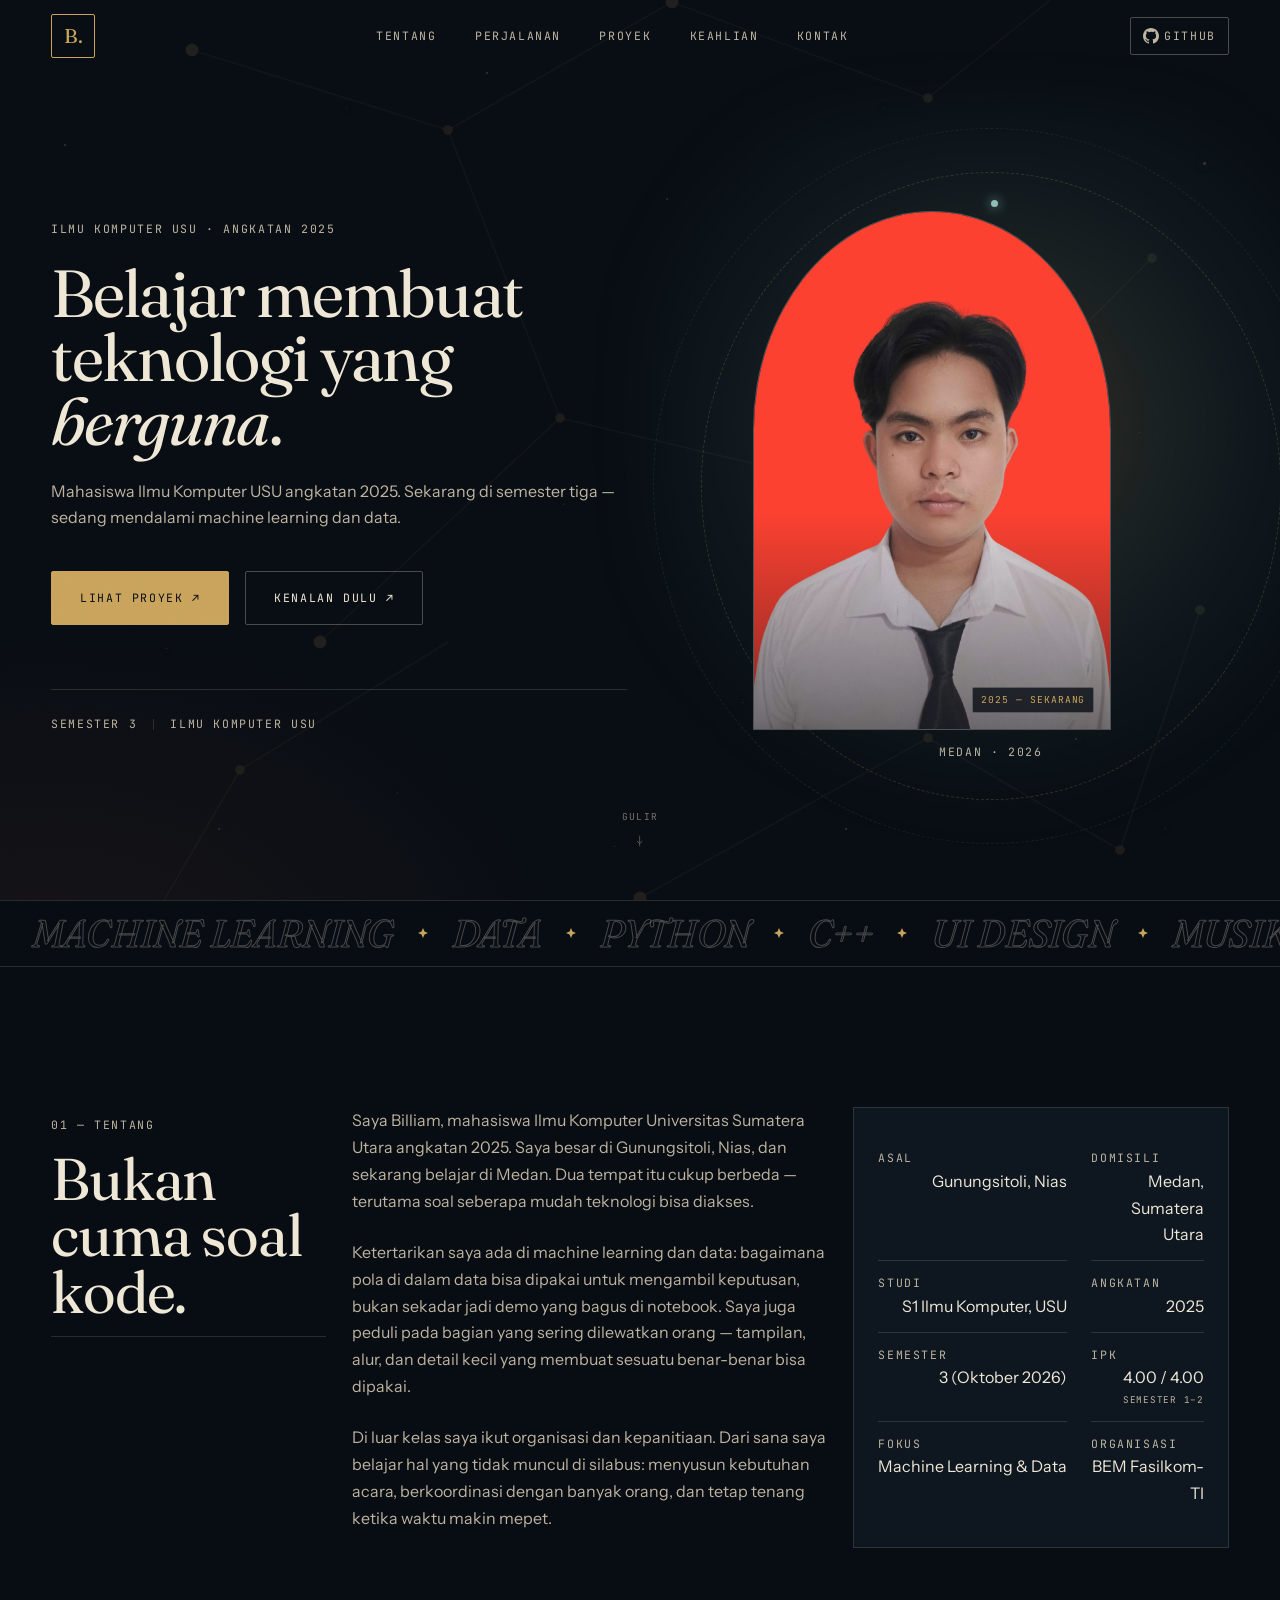
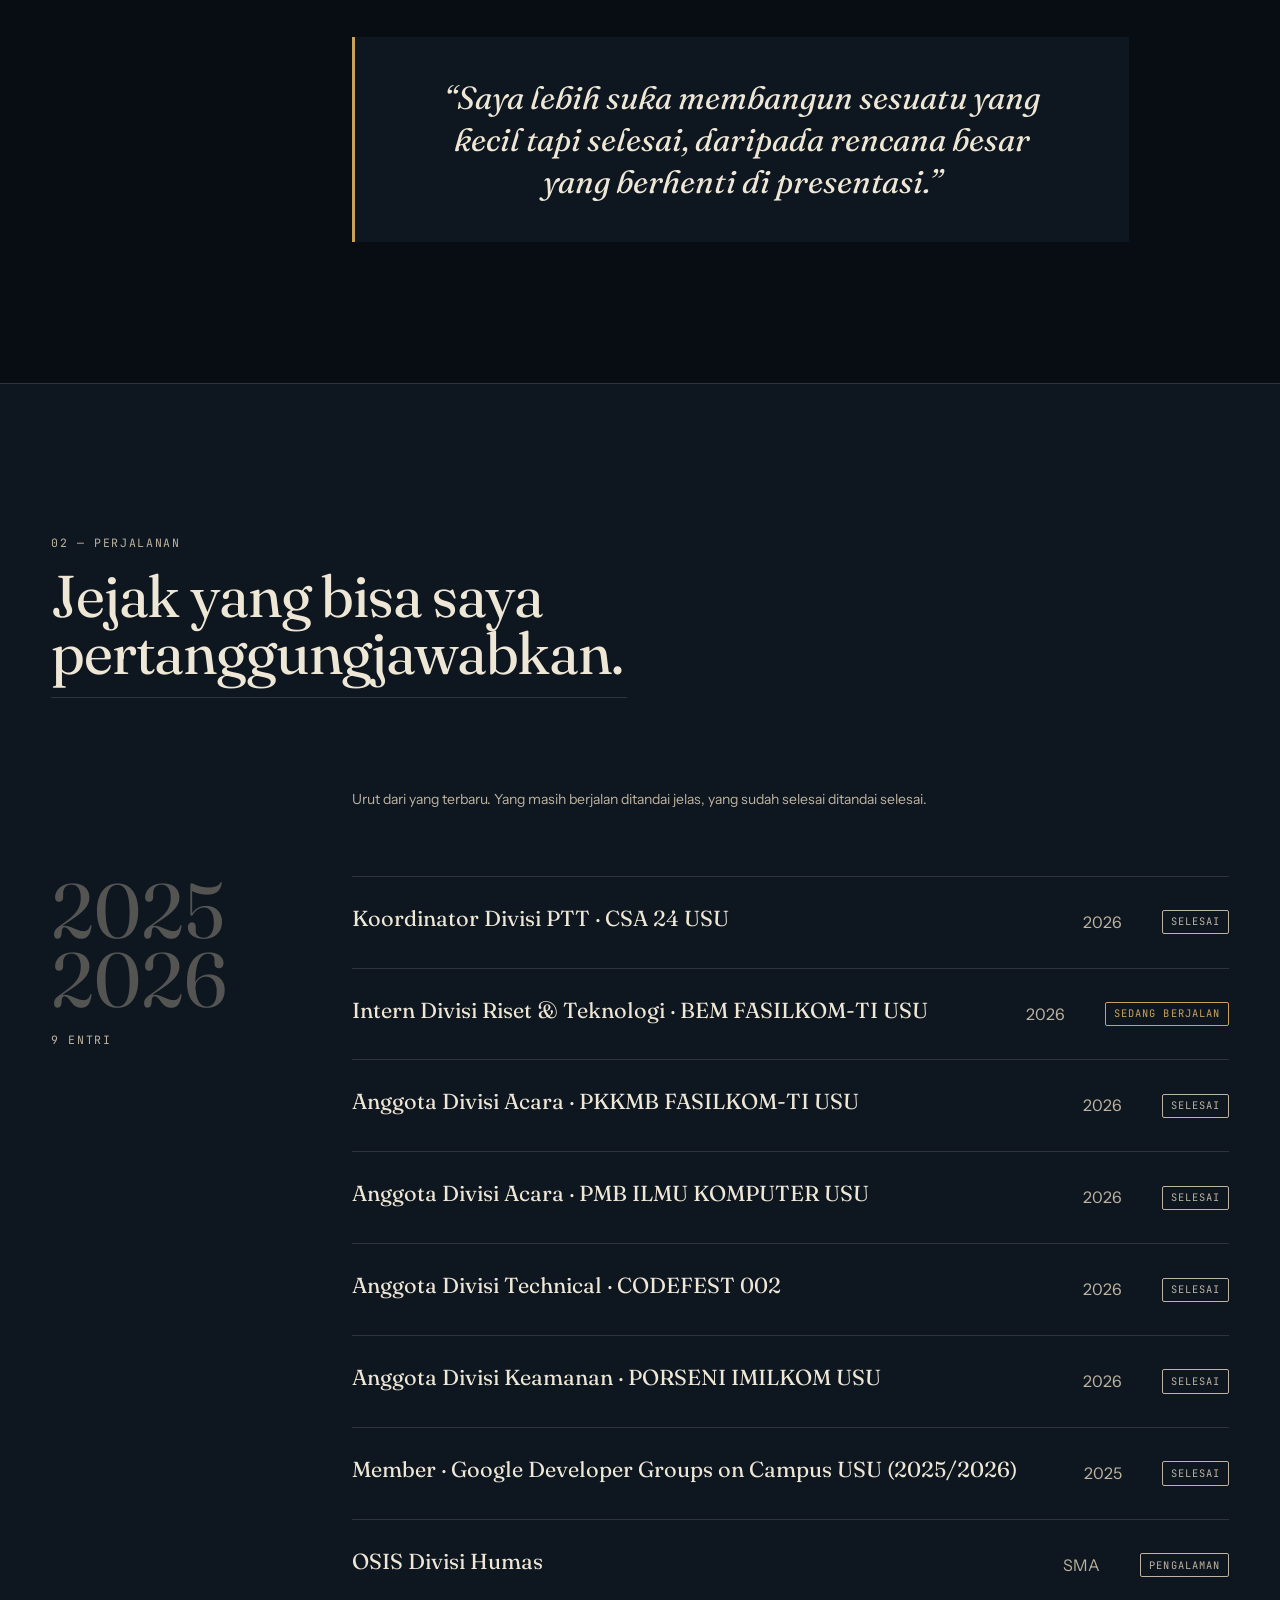
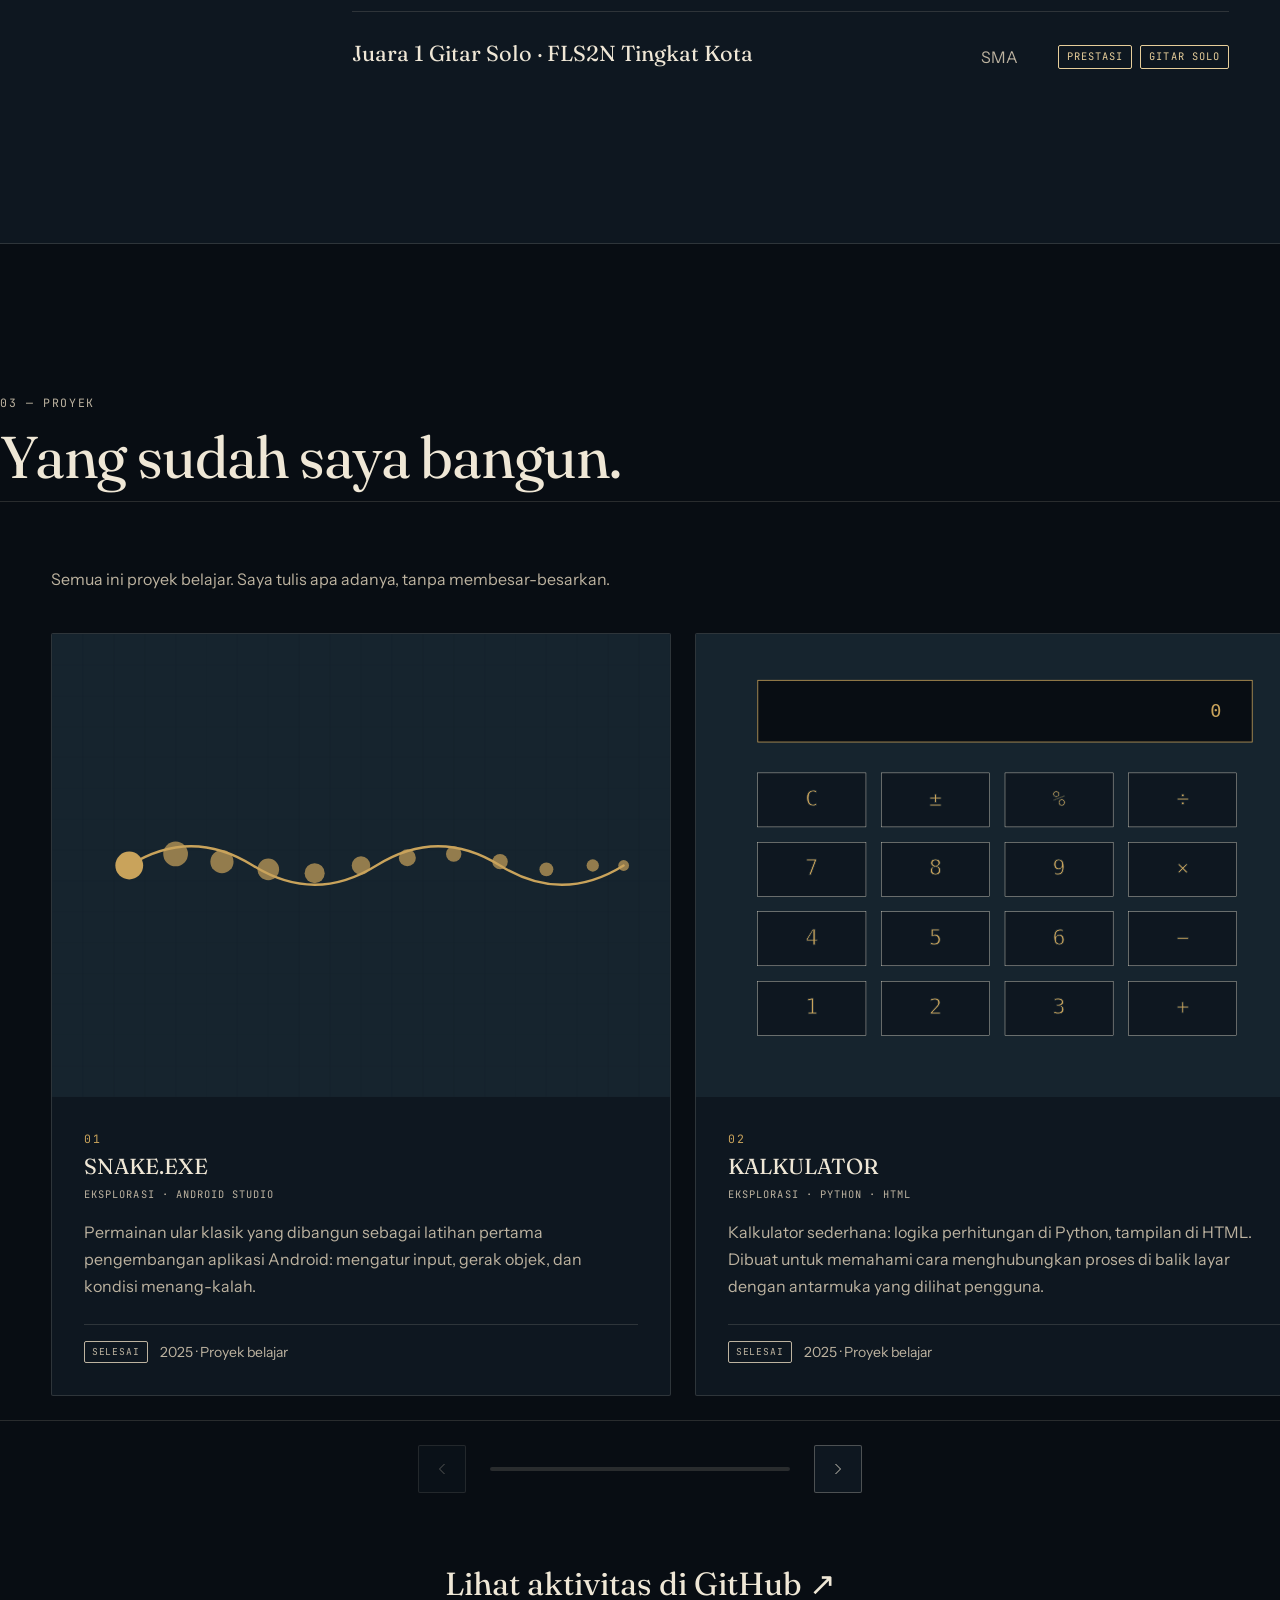
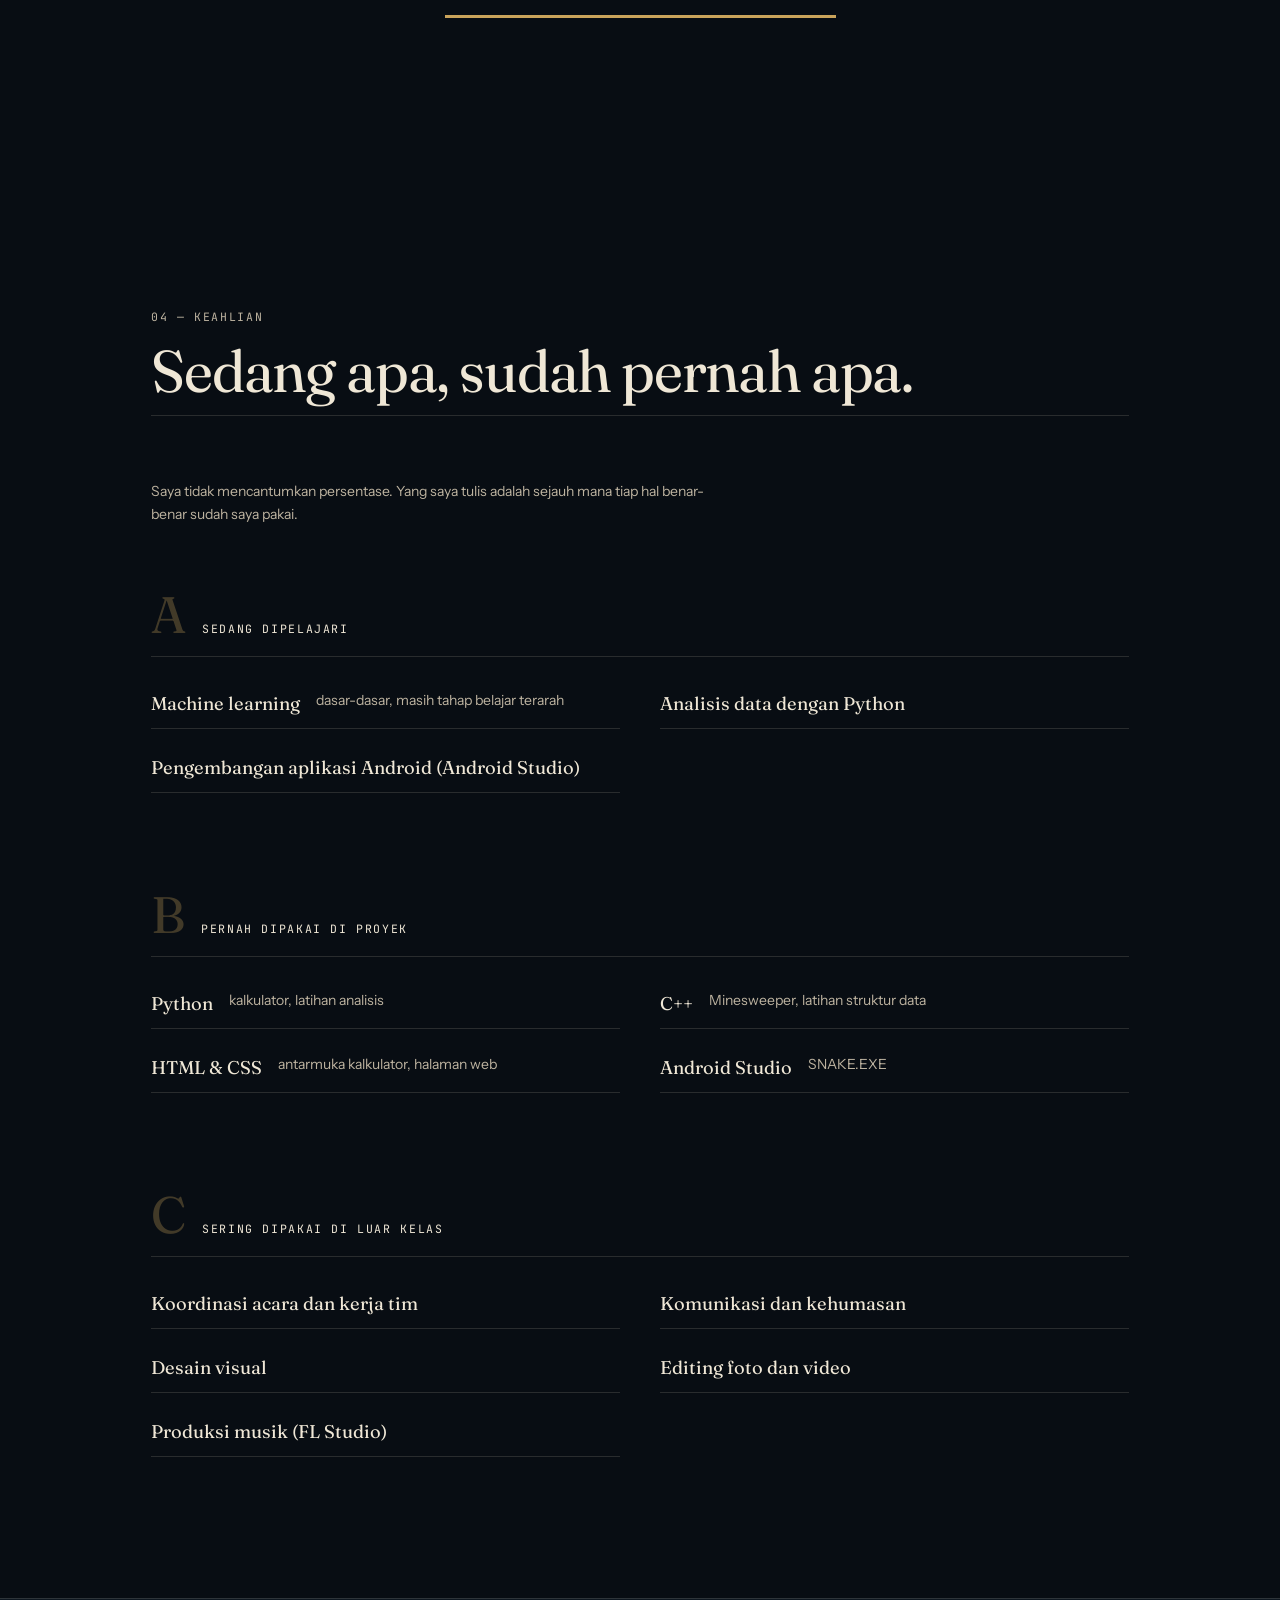
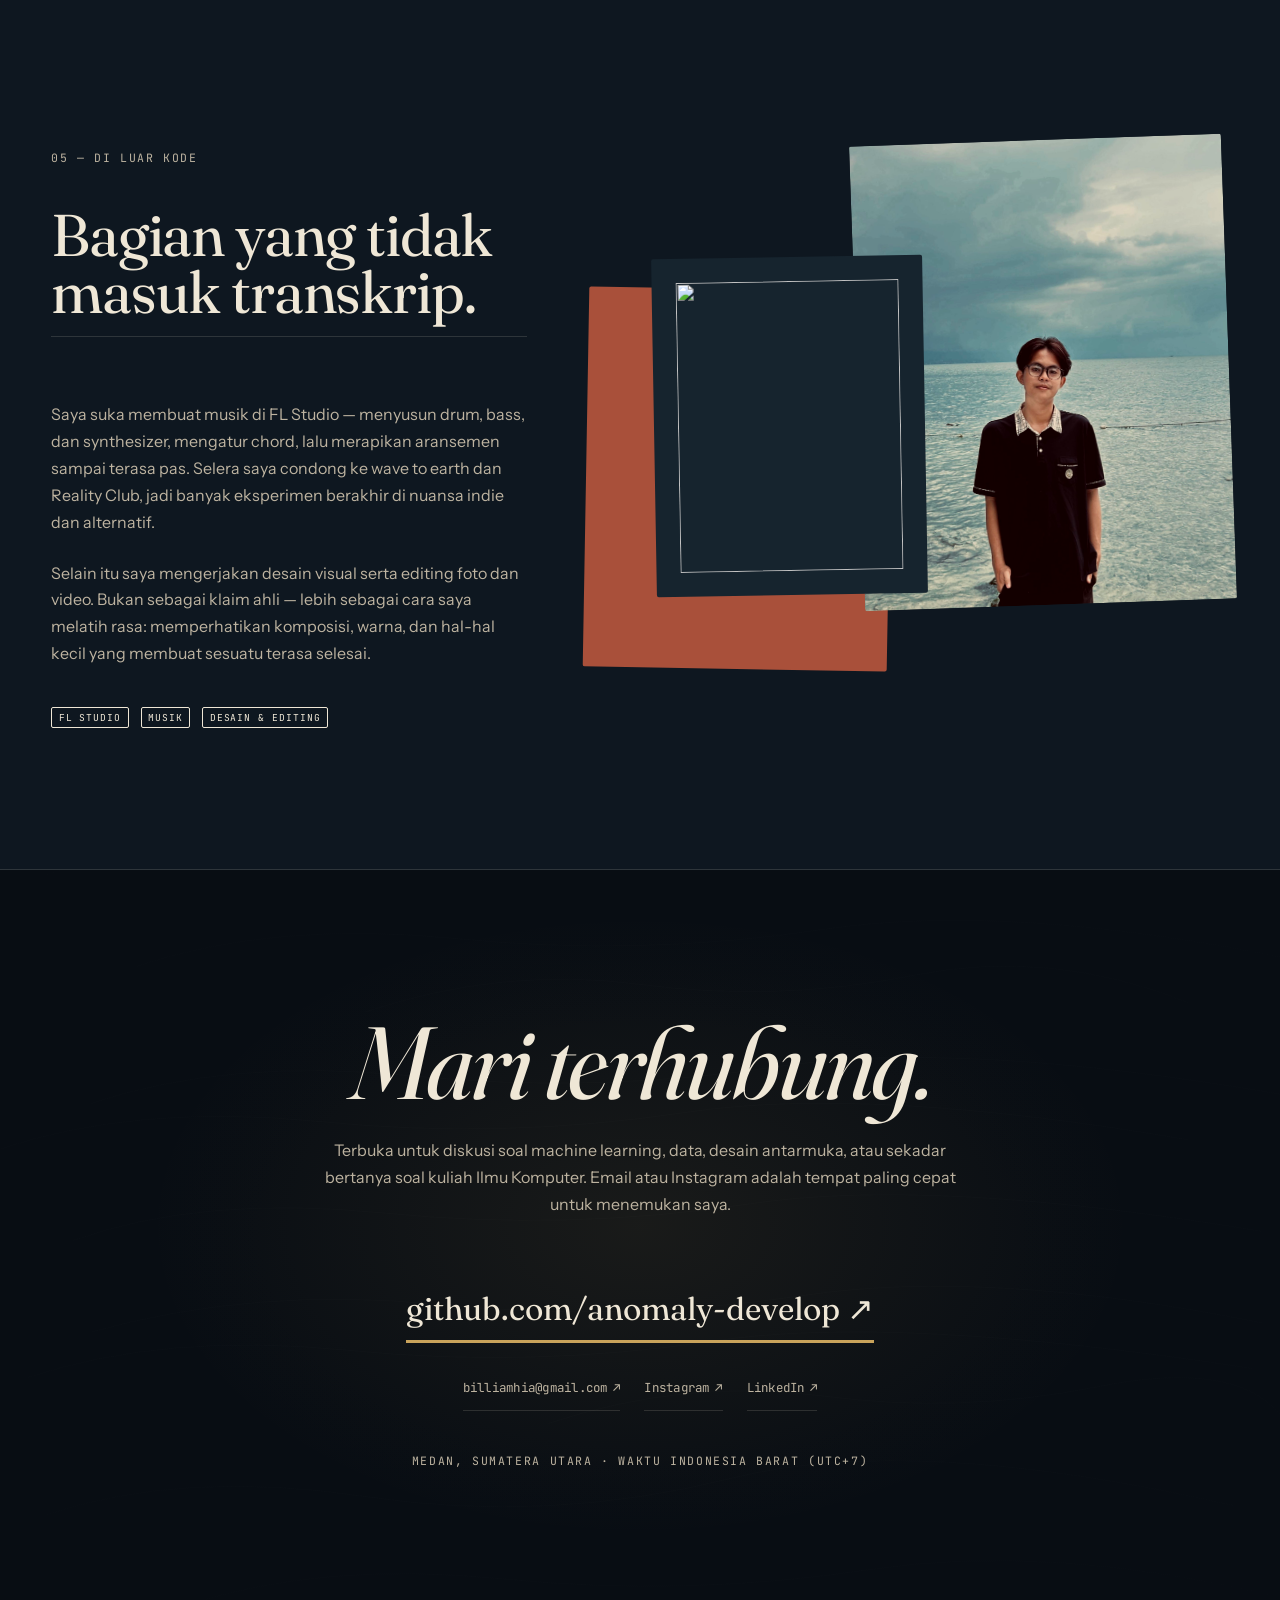
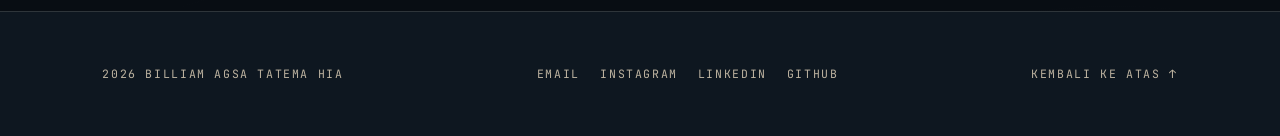
==== commit 120b36b1: "Update collage-panel to use FL STUDIO logo Replaced text 'FL STUDIO' with an image logo in the colla" ====
--- a/index.html
+++ b/index.html
@@ -421,7 +421,9 @@
             <img src="./assets/foto-casual.jpg" alt="" width="1170" height="2080" loading="lazy">
           </div>
           <div class="collage-panel collage-panel--2" aria-hidden="true"></div>
-          <div class="collage-panel collage-panel--3">FL STUDIO</div>
+          <div class="collage-panel collage-panel--3">
+            <img class="collage-logo" src="./assets/fl-studio-logo.svg" alt="" width="1493" height="253" loading="lazy" decoding="async">
+          </div>
         </div>
       </div>
     </section>
@@ -459,4 +461,4 @@
 
   <script src="./js/main.js" defer></script>
 </body>
-</html>+</html>
